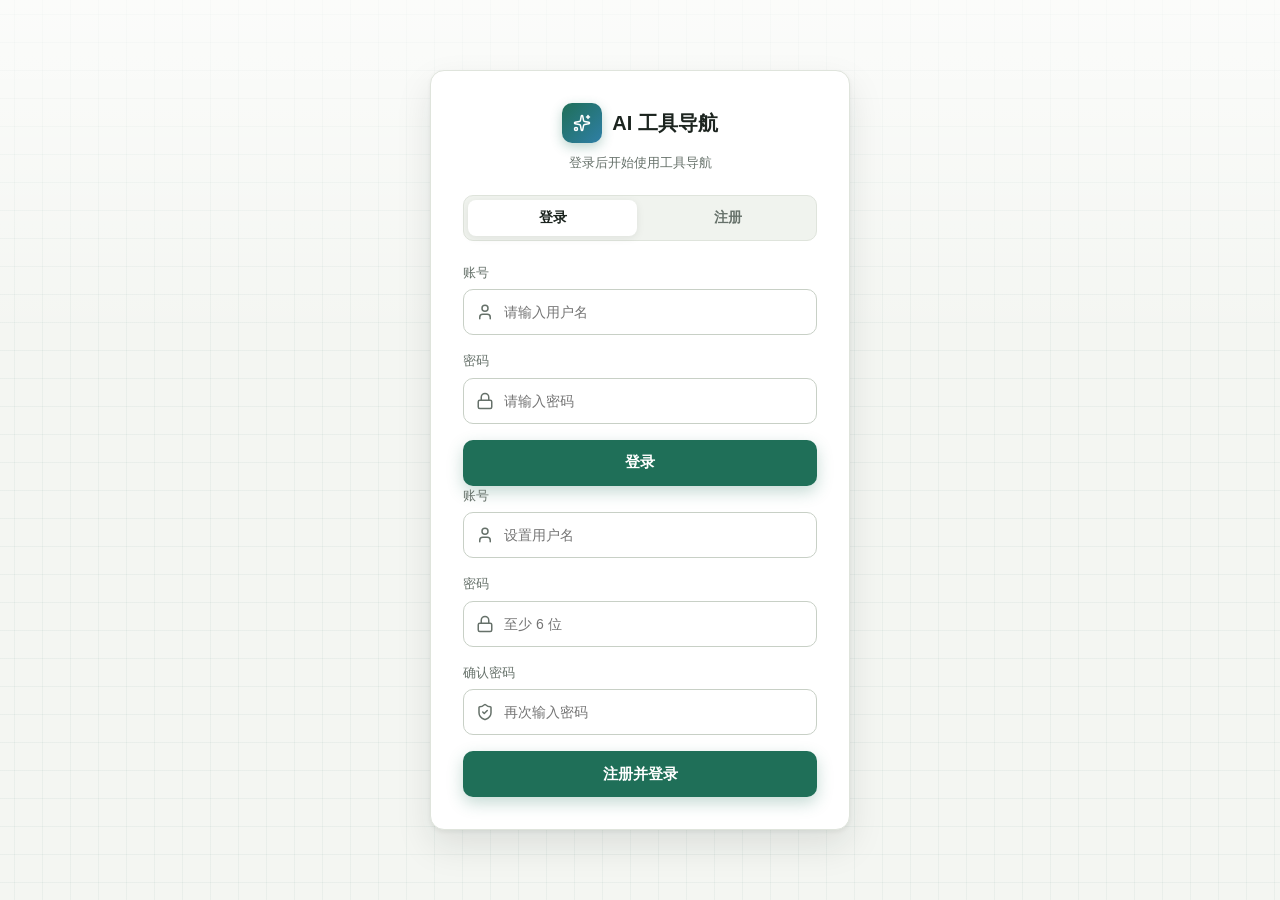
==== index.html @ 67745faf "Initial commit: AI tool navigation website" ====
<!doctype html>
<html lang="zh-CN">
<head>
  <meta charset="utf-8">
  <meta name="viewport" content="width=device-width, initial-scale=1">
  <title>AI 工具导航</title>
  <meta name="description" content="一站发现、筛选和收藏好用的 AI 工具，覆盖对话、图像、视频、编程、办公、搜索、设计与 Agent。">
  <link rel="stylesheet" href="styles.css">
</head>
<body>
  <section class="auth-view" id="authView" aria-label="登录">
    <div class="auth-card">
      <div class="auth-brand">
        <span class="brand-mark auth-brand-mark"><i data-lucide="sparkles"></i></span>
        <span class="auth-title">AI 工具导航</span>
      </div>
      <p class="auth-subtitle">登录后开始使用工具导航</p>
      <div class="auth-tabs" role="tablist">
        <button class="auth-tab active" type="button" data-auth-tab="login" role="tab" aria-selected="true">登录</button>
        <button class="auth-tab" type="button" data-auth-tab="register" role="tab" aria-selected="false">注册</button>
      </div>
      <form id="loginForm" class="auth-form" novalidate>
        <label class="auth-field">
          <span>账号</span>
          <span class="auth-input-wrap"><i data-lucide="user"></i><input id="loginUsername" type="text" autocomplete="username" placeholder="请输入用户名"></span>
        </label>
        <label class="auth-field">
          <span>密码</span>
          <span class="auth-input-wrap"><i data-lucide="lock"></i><input id="loginPassword" type="password" autocomplete="current-password" placeholder="请输入密码"></span>
        </label>
        <p class="auth-error" id="loginError" hidden></p>
        <button class="auth-submit" type="submit">登录</button>
      </form>
      <form id="registerForm" class="auth-form" novalidate hidden>
        <label class="auth-field">
          <span>账号</span>
          <span class="auth-input-wrap"><i data-lucide="user"></i><input id="registerUsername" type="text" autocomplete="username" placeholder="设置用户名"></span>
        </label>
        <label class="auth-field">
          <span>密码</span>
          <span class="auth-input-wrap"><i data-lucide="lock"></i><input id="registerPassword" type="password" autocomplete="new-password" placeholder="至少 6 位"></span>
        </label>
        <label class="auth-field">
          <span>确认密码</span>
          <span class="auth-input-wrap"><i data-lucide="shield-check"></i><input id="registerConfirm" type="password" autocomplete="new-password" placeholder="再次输入密码"></span>
        </label>
        <p class="auth-error" id="registerError" hidden></p>
        <button class="auth-submit" type="submit">注册并登录</button>
      </form>
    </div>
  </section>

  <div id="appView" hidden>
    <header class="topbar">
      <a class="brand" href="#" aria-label="AI 工具导航首页">
        <span class="brand-mark"><i data-lucide="sparkles"></i></span>
        <span class="brand-text">AI 工具导航</span>
      </a>
      <div class="topbar-actions">
        <span class="user-chip" id="userChip">
          <span class="user-avatar" id="userAvatar">A</span>
          <span class="user-name" id="userName">用户</span>
        </span>
        <button id="logoutBtn" class="icon-btn" type="button" aria-label="退出登录" title="退出登录">
          <i data-lucide="log-out"></i>
        </button>
        <button id="favoriteBtn" class="icon-btn" type="button" aria-label="查看我的收藏" title="我的收藏">
          <i data-lucide="heart"></i>
          <span class="count-badge" id="favCount" hidden>0</span>
        </button>
        <button id="themeBtn" class="icon-btn" type="button" aria-label="切换深浅色模式" title="切换主题">
          <i data-lucide="moon"></i>
        </button>
      </div>
    </header>

    <main>
    <section class="hero" aria-label="站点头部">
      <div class="hero-copy">
        <p class="eyebrow">持续更新的 AI 工具箱</p>
        <h1>发现好用的 AI 工具</h1>
        <p class="hero-sub">按场景搜索、筛选和收藏，找到最适合你的 AI 工具。</p>
      </div>
      <div class="hero-search">
        <div class="search-box">
          <i data-lucide="search" class="search-icon"></i>
          <input id="searchInput" type="search" placeholder="搜索工具、功能或标签，如「视频」「开源」" autocomplete="off">
          <button id="clearSearch" class="clear-btn" type="button" aria-label="清空搜索" title="清空" hidden>
            <i data-lucide="x"></i>
          </button>
        </div>
        <div class="quick-searches" id="quickSearches" aria-label="热门搜索">
          <span class="quick-label">热门搜索</span>
          <button type="button" data-query="视频">视频</button>
          <button type="button" data-query="开源">开源</button>
          <button type="button" data-query="写作">写作</button>
          <button type="button" data-query="国产">国产</button>
          <button type="button" data-query="数字人">数字人</button>
        </div>
      </div>
    </section>

    <section class="stats-band" aria-label="站点数据">
      <div class="stats-inner">
        <div class="stat-item">
          <strong id="statTools">0</strong>
          <span>收录工具</span>
        </div>
        <div class="stat-item">
          <strong id="statCats">0</strong>
          <span>工具分类</span>
        </div>
        <div class="stat-item">
          <strong id="statHot">0</strong>
          <span>本周热门</span>
        </div>
        <div class="stat-item">
          <strong id="statCn">0</strong>
          <span>国产工具</span>
        </div>
      </div>
    </section>

    <section class="controls" aria-label="筛选与排序">
      <div class="chip-row" id="categoryChips"></div>
      <div class="utility-row">
        <div class="filter-group" id="filterGroup">
          <button class="filter-pill active" type="button" data-filter="all">全部</button>
          <button class="filter-pill" type="button" data-filter="free">免费可用</button>
          <button class="filter-pill" type="button" data-filter="open">开源</button>
          <button class="filter-pill" type="button" data-filter="cn">国产</button>
          <button class="filter-pill" type="button" data-filter="oversea">海外</button>
          <button class="filter-pill" type="button" data-filter="favorites">我的收藏</button>
        </div>
        <div class="sort-group">
          <span class="sort-label">排序</span>
          <span class="select-wrap">
            <select id="sortSelect" aria-label="排序方式">
              <option value="recommend">综合推荐</option>
              <option value="rating">评分最高</option>
              <option value="traffic">热度最高</option>
              <option value="newest">最新收录</option>
            </select>
            <i data-lucide="chevron-down"></i>
          </span>
        </div>
      </div>
    </section>

    <section class="hot-section" id="hotSection" aria-label="热门推荐">
      <div class="section-head">
        <h2>本周热门</h2>
        <div class="section-head-right">
          <span class="section-hint">推荐关注</span>
          <div class="carousel-controls">
            <button class="carousel-btn" id="hotPrev" type="button" aria-label="上一组热门" title="上一组">
              <i data-lucide="chevron-left"></i>
            </button>
            <button class="carousel-btn" id="hotNext" type="button" aria-label="下一组热门" title="下一组">
              <i data-lucide="chevron-right"></i>
            </button>
          </div>
        </div>
      </div>
      <div class="hot-track" id="hotTrack"></div>
    </section>

    <section class="catalog-section" aria-label="全部工具">
      <div class="section-head">
        <h2 id="catalogTitle">全部工具</h2>
        <span class="section-hint" id="resultCount"></span>
      </div>
      <div class="tool-grid" id="toolGrid"></div>
      <div class="empty-state" id="emptyState" hidden>
        <span class="empty-icon"><i data-lucide="search-x"></i></span>
        <h3>没有找到匹配的工具</h3>
        <p>试试更换关键词，或切换到其他分类。</p>
        <button class="text-btn" id="resetBtn" type="button">重置筛选</button>
      </div>
    </section>
  </main>

  <footer class="footer">
    <span>AI 工具导航 · 已收录 <strong id="footerCount">0</strong> 款工具</span>
    <span class="footer-note">收录信息仅供导航参考</span>
  </footer>

  <div class="modal-backdrop" id="modalBackdrop" hidden>
    <div class="modal" role="dialog" aria-modal="true" aria-labelledby="modalName">
      <button class="modal-close icon-btn" id="modalClose" type="button" aria-label="关闭详情" title="关闭">
        <i data-lucide="x"></i>
      </button>
      <div class="modal-body" id="modalBody"></div>
    </div>
  </div>

  <div class="toast" id="toast" role="status" aria-live="polite"></div>
  <button class="back-to-top" id="backToTop" type="button" aria-label="回到顶部" title="回到顶部" hidden>
    <i data-lucide="arrow-up"></i>
  </button>
  </div>

  <script src="lucide.min.js"></script>
  <script src="data.js"></script>
  <script src="app.js"></script>
</body>
</html>
---- styles.css ----
:root {
  --bg: #f4f6f2;
  --surface: #ffffff;
  --surface-2: #f0f3ee;
  --text: #1c241f;
  --muted: #66716a;
  --border: #dfe4dc;
  --border-strong: #c8d0c6;
  --accent: #1f6f58;
  --accent-2: #2f7fa6;
  --accent-soft: #e2f0ea;
  --accent-text: #16604c;
  --shadow: 0 1px 2px rgba(20, 30, 25, 0.05), 0 10px 28px rgba(20, 30, 25, 0.07);
  --shadow-hover: 0 2px 4px rgba(20, 30, 25, 0.06), 0 16px 36px rgba(20, 30, 25, 0.1);
  --danger: #c43d4b;
  --success: #2c7a5b;
  --tag-free-bg: #e5f3ec;
  --tag-free-text: #237a58;
  --tag-open-bg: #e7f0f7;
  --tag-open-text: #2f6f9b;
  --tag-home-bg: #f7ebe4;
  --tag-home-text: #a04f2c;
  --tag-global-bg: #eceef4;
  --tag-global-text: #5c6180;
  --tag-paid-bg: #f1f0f3;
  --tag-paid-text: #6a6177;
}

html[data-theme="dark"] {
  --bg: #141916;
  --surface: #1c241f;
  --surface-2: #232c26;
  --text: #edf2ed;
  --muted: #a7b1aa;
  --border: #303a34;
  --border-strong: #46524a;
  --accent: #6cc4a4;
  --accent-2: #72a9d0;
  --accent-soft: #20382e;
  --accent-text: #8ed6b9;
  --shadow: 0 1px 2px rgba(0, 0, 0, 0.28), 0 10px 28px rgba(0, 0, 0, 0.3);
  --shadow-hover: 0 2px 4px rgba(0, 0, 0, 0.32), 0 16px 36px rgba(0, 0, 0, 0.4);
  --danger: #ef7c87;
  --success: #72c9a8;
  --tag-free-bg: #1d3229;
  --tag-free-text: #7fd3ae;
  --tag-open-bg: #20313d;
  --tag-open-text: #8bc2e5;
  --tag-home-bg: #382820;
  --tag-home-text: #e5a078;
  --tag-global-bg: #2a2c3a;
  --tag-global-text: #a8add0;
  --tag-paid-bg: #2b2830;
  --tag-paid-text: #c2b4cd;
}

* {
  box-sizing: border-box;
}

::selection {
  background: var(--accent-soft);
  color: var(--accent-text);
}

html {
  scroll-behavior: smooth;
  scrollbar-color: var(--border-strong) transparent;
}

body::-webkit-scrollbar {
  width: 10px;
}

body::-webkit-scrollbar-track {
  background: transparent;
}

body::-webkit-scrollbar-thumb {
  border: 2px solid transparent;
  border-radius: 6px;
  background: var(--border-strong);
  background-clip: padding-box;
}

body {
  margin: 0;
  font-family: -apple-system, BlinkMacSystemFont, "Segoe UI", "PingFang SC", "Hiragino Sans GB", "Microsoft YaHei", sans-serif;
  background: var(--bg);
  background-image:
    linear-gradient(180deg, rgba(255, 255, 255, 0.65), transparent 340px),
    linear-gradient(90deg, color-mix(in srgb, var(--accent) 5%, transparent) 1px, transparent 1px),
    linear-gradient(color-mix(in srgb, var(--accent) 5%, transparent) 1px, transparent 1px);
  background-size: 100% 100%, 28px 28px, 28px 28px;
  background-position: top center, 14px 14px, 14px 14px;
  background-attachment: fixed;
  color: var(--text);
  line-height: 1.5;
  -webkit-font-smoothing: antialiased;
}

html[data-theme="dark"] body {
  background-image:
    linear-gradient(180deg, rgba(255, 255, 255, 0.025), transparent 340px),
    linear-gradient(90deg, color-mix(in srgb, var(--accent) 6%, transparent) 1px, transparent 1px),
    linear-gradient(color-mix(in srgb, var(--accent) 6%, transparent) 1px, transparent 1px);
}

button,
input,
select {
  font: inherit;
  color: inherit;
}

button {
  cursor: pointer;
}

a {
  color: inherit;
  text-decoration: none;
}

button:focus-visible,
input:focus-visible,
select:focus-visible,
a:focus-visible {
  outline: 2px solid var(--accent);
  outline-offset: 2px;
}

.topbar {
  position: sticky;
  top: 0;
  z-index: 60;
  display: flex;
  align-items: center;
  justify-content: space-between;
  height: 60px;
  padding: 0 24px;
  background: color-mix(in srgb, var(--surface) 82%, transparent);
  -webkit-backdrop-filter: blur(16px) saturate(150%);
  backdrop-filter: blur(16px) saturate(150%);
  border-bottom: 1px solid var(--border);
  box-shadow: 0 8px 24px rgba(20, 30, 25, 0.04);
}

.brand {
  display: inline-flex;
  align-items: center;
  gap: 10px;
  font-weight: 700;
  font-size: 17px;
}

.brand-mark {
  display: grid;
  place-items: center;
  width: 32px;
  height: 32px;
  border-radius: 8px;
  background: linear-gradient(135deg, var(--accent), var(--accent-2));
  color: #fff;
  box-shadow: 0 4px 12px color-mix(in srgb, var(--accent) 30%, transparent);
}

.brand-mark svg {
  width: 18px;
  height: 18px;
}

.topbar-actions {
  display: flex;
  align-items: center;
  gap: 8px;
}

.icon-btn {
  position: relative;
  display: inline-grid;
  place-items: center;
  width: 36px;
  height: 36px;
  border: 1px solid var(--border);
  border-radius: 8px;
  background: var(--surface);
  box-shadow: 0 1px 2px rgba(20, 30, 25, 0.04);
  transition: border-color 0.15s ease, background 0.15s ease, transform 0.15s ease, box-shadow 0.15s ease, color 0.15s ease;
}

.icon-btn:hover {
  border-color: var(--border-strong);
  background: var(--surface);
  color: var(--accent-text);
  box-shadow: 0 4px 12px rgba(20, 30, 25, 0.08);
  transform: translateY(-1px);
}

.icon-btn:active {
  transform: translateY(1px);
}

.icon-btn svg {
  width: 18px;
  height: 18px;
}

.count-badge {
  position: absolute;
  top: -5px;
  right: -5px;
  min-width: 17px;
  height: 17px;
  padding: 0 4px;
  border-radius: 9px;
  background: var(--danger);
  color: #fff;
  font-size: 11px;
  line-height: 17px;
  text-align: center;
}

main {
  min-height: calc(100vh - 140px);
}

.hero {
  position: relative;
  max-width: 1180px;
  margin: 0 auto;
  padding: 56px 24px 30px;
  display: grid;
  grid-template-columns: 1.25fr 1fr;
  gap: 28px;
  align-items: end;
}

.eyebrow {
  margin: 0 0 8px;
  color: var(--accent-text);
  font-size: 13px;
  font-weight: 600;
}

h1 {
  margin: 0;
  font-size: 38px;
  line-height: 1.15;
  letter-spacing: 0;
}

.hero-sub {
  margin: 12px 0 0;
  max-width: 46ch;
  color: var(--muted);
  font-size: 15px;
}

.hero-search {
  display: flex;
  flex-direction: column;
  gap: 12px;
}

.search-box {
  position: relative;
  display: flex;
  align-items: center;
  height: 56px;
  background: var(--surface);
  border: 1px solid color-mix(in srgb, var(--border-strong) 80%, var(--accent));
  border-radius: 12px;
  padding: 0 12px 0 8px;
  box-shadow: var(--shadow);
  transition: border-color 0.18s ease, box-shadow 0.18s ease, transform 0.18s ease;
}

.search-box:focus-within {
  border-color: var(--accent);
  box-shadow: 0 0 0 4px color-mix(in srgb, var(--accent) 14%, transparent), 0 10px 28px rgba(20, 30, 25, 0.08);
  transform: translateY(-1px);
}

.search-icon {
  flex: none;
  width: 38px;
  height: 38px;
  padding: 9px;
  border-radius: 9px;
  background: var(--accent-soft);
  color: var(--accent-text);
  box-sizing: border-box;
}

.search-box input {
  flex: 1;
  min-width: 0;
  height: 100%;
  border: 0;
  outline: 0;
  background: transparent;
  padding: 0 10px;
  font-size: 15px;
  font-weight: 500;
}

.search-box input::placeholder {
  color: var(--muted);
}

.clear-btn {
  display: inline-grid;
  place-items: center;
  width: 30px;
  height: 30px;
  border: 0;
  border-radius: 8px;
  background: transparent;
  color: var(--muted);
}

.clear-btn:hover {
  background: var(--surface-2);
  color: var(--text);
}

.clear-btn svg {
  width: 16px;
  height: 16px;
}

.quick-searches {
  display: flex;
  align-items: center;
  flex-wrap: wrap;
  gap: 8px;
  padding: 0 4px;
}

.quick-label {
  color: var(--muted);
  font-size: 12px;
}

.quick-searches button {
  height: 28px;
  padding: 0 11px;
  border: 1px solid var(--border);
  border-radius: 7px;
  background: color-mix(in srgb, var(--surface) 78%, transparent);
  color: var(--muted);
  font-size: 12px;
  transition: border-color 0.15s ease, color 0.15s ease, background 0.15s ease, transform 0.15s ease;
}

.quick-searches button:hover {
  border-color: color-mix(in srgb, var(--accent) 45%, var(--border));
  background: var(--accent-soft);
  color: var(--accent-text);
  transform: translateY(-1px);
}

.stats-band {
  border-top: 1px solid var(--border);
  border-bottom: 1px solid var(--border);
  background: color-mix(in srgb, var(--surface) 72%, transparent);
  -webkit-backdrop-filter: blur(12px);
  backdrop-filter: blur(12px);
}

.stats-inner {
  display: grid;
  grid-template-columns: repeat(4, 1fr);
  max-width: 1180px;
  margin: 0 auto;
  padding: 18px 24px;
}

.stat-item {
  display: flex;
  align-items: baseline;
  justify-content: center;
  gap: 8px;
  padding: 0 16px;
  border-left: 1px solid var(--border);
}

.stat-item:first-child {
  border-left: 0;
}

.stat-item strong {
  font-size: 24px;
  line-height: 1;
  color: var(--accent-text);
  font-variant-numeric: tabular-nums;
}

.stat-item span {
  color: var(--muted);
  font-size: 13px;
}

.controls,
.hot-section,
.catalog-section {
  max-width: 1180px;
  margin: 0 auto;
  padding-left: 24px;
  padding-right: 24px;
}

.controls {
  padding-top: 22px;
  padding-bottom: 18px;
}

.chip-row {
  display: flex;
  flex-wrap: wrap;
  gap: 8px;
}

.chip {
  display: inline-flex;
  align-items: center;
  gap: 7px;
  height: 34px;
  padding: 0 13px;
  border: 1px solid var(--border);
  border-radius: 8px;
  background: var(--surface);
  color: var(--muted);
  font-size: 13px;
  box-shadow: 0 1px 2px rgba(20, 30, 25, 0.04);
  transition: border-color 0.15s ease, color 0.15s ease, background 0.15s ease, box-shadow 0.15s ease, transform 0.15s ease;
}

.chip:hover {
  border-color: color-mix(in srgb, var(--chip-color, var(--accent)) 48%, var(--border));
  color: var(--text);
  transform: translateY(-1px);
}

.chip.active {
  border-color: var(--chip-color, var(--accent));
  background: var(--chip-color, var(--accent));
  color: #fff;
  box-shadow: 0 6px 16px color-mix(in srgb, var(--chip-color, var(--accent)) 28%, transparent);
}

.chip-dot {
  width: 8px;
  height: 8px;
  border-radius: 50%;
  flex: none;
}

.chip.active .chip-dot {
  background: rgba(255, 255, 255, 0.85);
}

.chip-count {
  margin-left: 2px;
  color: inherit;
  font-size: 12px;
  opacity: 0.72;
}

.utility-row {
  display: flex;
  align-items: center;
  justify-content: space-between;
  gap: 14px;
  margin-top: 14px;
  flex-wrap: wrap;
}

.filter-group {
  display: flex;
  flex-wrap: wrap;
  gap: 8px;
}

.filter-pill {
  display: inline-flex;
  align-items: center;
  gap: 7px;
  height: 34px;
  padding: 0 13px;
  border: 1px solid var(--border);
  border-radius: 8px;
  background: var(--surface);
  color: var(--muted);
  font-size: 13px;
  transition: border-color 0.15s ease, color 0.15s ease, background 0.15s ease, box-shadow 0.15s ease, transform 0.15s ease;
}

.filter-pill::before {
  content: "";
  width: 6px;
  height: 6px;
  border-radius: 50%;
  background: currentColor;
  opacity: 0.35;
  transition: opacity 0.15s ease, background 0.15s ease;
}

.filter-pill:hover {
  border-color: var(--border-strong);
  color: var(--text);
  transform: translateY(-1px);
}

.filter-pill.active {
  border-color: var(--accent);
  background: var(--accent-soft);
  color: var(--accent-text);
  font-weight: 600;
  box-shadow: 0 4px 12px color-mix(in srgb, var(--accent) 14%, transparent);
}

.filter-pill.active::before {
  background: var(--accent);
  opacity: 1;
}

.sort-group {
  display: inline-flex;
  align-items: center;
  gap: 10px;
}

.sort-label {
  color: var(--muted);
  font-size: 13px;
}

.select-wrap {
  position: relative;
  display: inline-flex;
  align-items: center;
}

.sort-group select {
  appearance: none;
  height: 34px;
  padding: 0 32px 0 12px;
  border: 1px solid var(--border);
  border-radius: 8px;
  background: var(--surface);
  color: var(--text);
  font-size: 13px;
  cursor: pointer;
  transition: border-color 0.15s ease, box-shadow 0.15s ease;
}

.sort-group select:hover {
  border-color: var(--border-strong);
}

.select-wrap svg {
  position: absolute;
  right: 9px;
  width: 16px;
  height: 16px;
  color: var(--muted);
  pointer-events: none;
}

.section-head {
  display: flex;
  align-items: baseline;
  justify-content: space-between;
  gap: 16px;
  margin-bottom: 14px;
}

.section-head h2 {
  position: relative;
  margin: 0;
  font-size: 20px;
  line-height: 1.3;
  padding-left: 12px;
}

.section-head h2::before {
  content: "";
  position: absolute;
  left: 0;
  top: 50%;
  width: 4px;
  height: 18px;
  border-radius: 2px;
  background: linear-gradient(180deg, var(--accent), color-mix(in srgb, var(--accent) 36%, var(--accent-soft)));
  transform: translateY(-50%);
}

.section-hint {
  color: var(--muted);
  font-size: 13px;
}

.section-head-right {
  display: flex;
  align-items: center;
  gap: 12px;
}

.carousel-controls {
  display: flex;
  gap: 6px;
}

.carousel-btn {
  display: inline-grid;
  place-items: center;
  width: 34px;
  height: 34px;
  border: 1px solid var(--border);
  border-radius: 8px;
  background: var(--surface);
  color: var(--muted);
  box-shadow: 0 1px 2px rgba(20, 30, 25, 0.04);
  transition: border-color 0.15s ease, color 0.15s ease, background 0.15s ease, transform 0.15s ease, opacity 0.15s ease;
}

.carousel-btn:hover {
  border-color: var(--border-strong);
  color: var(--accent-text);
  background: var(--surface-2);
  transform: translateY(-1px);
}

.carousel-btn:disabled {
  opacity: 0.38;
  cursor: default;
  transform: none;
}

.carousel-btn svg {
  width: 17px;
  height: 17px;
}

.hot-track {
  display: grid;
  grid-auto-flow: column;
  grid-auto-columns: 250px;
  gap: 10px;
  overflow-x: auto;
  padding: 2px 2px 10px;
  scroll-snap-type: x mandatory;
  scrollbar-width: none;
  -ms-overflow-style: none;
}

.hot-track::-webkit-scrollbar {
  display: none;
}

.hot-card {
  scroll-snap-align: start;
  --hot-color: var(--accent);
  display: flex;
  align-items: center;
  gap: 10px;
  padding: 12px;
  border: 1px solid color-mix(in srgb, var(--hot-color) 26%, var(--border));
  border-radius: 8px;
  background:
    linear-gradient(135deg, color-mix(in srgb, var(--hot-color) 10%, var(--surface)), var(--surface) 62%);
  box-shadow: 0 1px 2px rgba(20, 30, 25, 0.04);
  transition: border-color 0.15s ease, box-shadow 0.15s ease, transform 0.15s ease;
}

.hot-card:hover {
  border-color: color-mix(in srgb, var(--hot-color) 55%, var(--border));
  box-shadow: 0 12px 26px color-mix(in srgb, var(--hot-color) 18%, transparent), var(--shadow-hover);
  transform: translateY(-2px);
}

.hot-avatar {
  flex: none;
  width: 38px;
  height: 38px;
  border-radius: 8px;
  display: grid;
  place-items: center;
  color: #fff;
  font-size: 17px;
  font-weight: 700;
  box-shadow: 0 4px 10px color-mix(in srgb, var(--hot-color) 30%, transparent);
}

.hot-info {
  min-width: 0;
  flex: 1;
}

.hot-info strong {
  display: block;
  overflow: hidden;
  text-overflow: ellipsis;
  white-space: nowrap;
  font-size: 14px;
}

.hot-info span {
  display: block;
  color: var(--muted);
  font-size: 12px;
}

.hot-card .arrow {
  flex: none;
  width: 16px;
  height: 16px;
  color: var(--muted);
}

.hot-section {
  padding-top: 6px;
  padding-bottom: 28px;
}

.catalog-section {
  padding-bottom: 40px;
}

.tool-grid {
  display: grid;
  grid-template-columns: repeat(auto-fill, minmax(270px, 1fr));
  gap: 14px;
}

.tool-card {
  --card-color: var(--accent);
  display: flex;
  flex-direction: column;
  cursor: pointer;
  min-height: 238px;
  padding: 16px;
  border: 1px solid var(--border);
  border-top: 3px solid color-mix(in srgb, var(--card-color) 68%, var(--border));
  border-radius: 8px;
  background:
    linear-gradient(180deg, color-mix(in srgb, var(--card-color) 5%, var(--surface)), var(--surface) 130px);
  box-shadow: 0 1px 2px rgba(20, 30, 25, 0.04);
  animation: cardIn 0.24s ease both;
  animation-delay: calc(var(--card-index, 0) * 14ms);
  transition: border-color 0.18s ease, box-shadow 0.18s ease, transform 0.18s ease;
}

.tool-card:hover {
  border-color: color-mix(in srgb, var(--card-color) 32%, var(--border));
  border-top-color: var(--card-color);
  box-shadow: 0 2px 6px rgba(20, 30, 25, 0.06), 0 18px 38px color-mix(in srgb, var(--card-color) 15%, transparent);
  transform: translateY(-2px);
}

.card-top {
  display: flex;
  align-items: flex-start;
  gap: 12px;
}

.card-top .hot-flag {
  flex: none;
  margin-left: auto;
}

.avatar {
  --avatar-color: var(--accent);
  flex: none;
  width: 46px;
  height: 46px;
  border-radius: 8px;
  display: grid;
  place-items: center;
  color: #fff;
  font-size: 20px;
  font-weight: 700;
  box-shadow: 0 5px 12px color-mix(in srgb, var(--avatar-color) 28%, transparent), inset 0 0 0 1px rgba(255, 255, 255, 0.16);
}

.card-title-wrap {
  min-width: 0;
  flex: 1;
}

.card-title {
  display: flex;
  align-items: flex-start;
  gap: 6px;
  min-width: 0;
  margin: 0;
  font-size: 16px;
  line-height: 1.3;
}

.card-title-name {
  min-width: 0;
  overflow-wrap: anywhere;
  word-break: break-word;
  white-space: normal;
}

.hot-flag {
  flex: none;
  padding: 2px 6px;
  border-radius: 5px;
  background: linear-gradient(135deg, var(--danger), color-mix(in srgb, var(--danger) 62%, var(--accent-2)));
  color: #fff;
  font-size: 11px;
  font-weight: 600;
  line-height: 1.4;
  box-shadow: 0 2px 6px color-mix(in srgb, var(--danger) 30%, transparent);
}

.card-category {
  margin-top: 3px;
  color: var(--muted);
  font-size: 12px;
}

.card-actions {
  display: flex;
  gap: 6px;
  flex: none;
}

.card-actions-bottom {
  align-items: center;
  margin-left: auto;
}

.card-actions .icon-btn {
  width: 32px;
  height: 32px;
}

.card-actions .icon-btn svg {
  width: 16px;
  height: 16px;
}

.icon-btn.is-active {
  border-color: color-mix(in srgb, var(--danger) 45%, var(--border));
  background: color-mix(in srgb, var(--danger) 12%, var(--surface));
  color: var(--danger);
}

.icon-btn.is-active svg {
  fill: currentColor;
}

.card-desc {
  margin: 14px 0 0;
  min-height: 44px;
  color: var(--muted);
  font-size: 14px;
  line-height: 1.6;
  display: -webkit-box;
  -webkit-line-clamp: 2;
  -webkit-box-orient: vertical;
  overflow: hidden;
}

.card-tags {
  display: flex;
  flex-wrap: wrap;
  gap: 6px;
  margin-top: 12px;
}

.tag {
  display: inline-flex;
  align-items: center;
  height: 24px;
  padding: 0 8px;
  border-radius: 6px;
  background: var(--surface-2);
  color: var(--muted);
  font-size: 12px;
  white-space: nowrap;
}

.tag.accent {
  background: var(--accent-soft);
  color: var(--accent-text);
  font-weight: 600;
}

.tag.free {
  background: var(--tag-free-bg);
  color: var(--tag-free-text);
  font-weight: 600;
}

.tag.open {
  background: var(--tag-open-bg);
  color: var(--tag-open-text);
  font-weight: 600;
}

.tag.home {
  background: var(--tag-home-bg);
  color: var(--tag-home-text);
  font-weight: 600;
}

.tag.global {
  background: var(--tag-global-bg);
  color: var(--tag-global-text);
  font-weight: 600;
}

.tag.paid {
  background: var(--tag-paid-bg);
  color: var(--tag-paid-text);
  font-weight: 600;
}

.card-footer {
  display: flex;
  align-items: center;
  gap: 12px;
  margin-top: auto;
  padding-top: 14px;
  border-top: 1px solid color-mix(in srgb, var(--card-color) 16%, var(--border));
}

.card-meta {
  display: flex;
  align-items: center;
  gap: 12px;
  color: var(--muted);
  font-size: 12px;
}

.meta-item {
  display: inline-flex;
  align-items: center;
  gap: 4px;
}

.meta-item svg {
  width: 14px;
  height: 14px;
  color: color-mix(in srgb, var(--card-color) 72%, var(--muted));
}

.card-footer .icon-btn {
  width: 32px;
  height: 32px;
}

.card-footer .icon-btn svg {
  width: 16px;
  height: 16px;
}

.empty-state {
  padding: 56px 20px;
  text-align: center;
  border: 1px dashed var(--border-strong);
  border-radius: 8px;
  background: var(--surface);
}

.empty-icon {
  display: inline-grid;
  place-items: center;
  width: 48px;
  height: 48px;
  border-radius: 8px;
  background: var(--surface-2);
  color: var(--muted);
}

.empty-icon svg {
  width: 24px;
  height: 24px;
}

.empty-state h3 {
  margin: 16px 0 4px;
  font-size: 17px;
}

.empty-state p {
  margin: 0 0 16px;
  color: var(--muted);
  font-size: 14px;
}

.text-btn {
  height: 36px;
  padding: 0 14px;
  border: 1px solid var(--border-strong);
  border-radius: 8px;
  background: var(--surface);
  color: var(--text);
  font-size: 13px;
}

.text-btn:hover {
  border-color: var(--accent);
  color: var(--accent-text);
}

.footer {
  display: flex;
  align-items: center;
  justify-content: space-between;
  gap: 12px;
  max-width: 1180px;
  margin: 0 auto;
  padding: 26px 24px 34px;
  border-top: 1px solid var(--border);
  color: var(--muted);
  font-size: 13px;
  flex-wrap: wrap;
}

.footer-note {
  color: var(--muted);
}

.modal-backdrop {
  position: fixed;
  inset: 0;
  z-index: 100;
  display: grid;
  place-items: center;
  padding: 24px;
  background: rgba(10, 16, 12, 0.55);
  animation: fadeIn 0.16s ease;
}

.modal-backdrop[hidden] {
  display: none;
}

.modal {
  --modal-color: var(--accent);
  position: relative;
  width: min(720px, 100%);
  max-height: 86vh;
  overflow-y: auto;
  padding: 30px 30px 26px;
  border: 1px solid var(--border);
  border-radius: 14px;
  background:
    linear-gradient(180deg, color-mix(in srgb, var(--modal-color) 6%, var(--surface)), var(--surface) 170px);
  box-shadow: 0 24px 64px rgba(10, 16, 12, 0.22);
  animation: slideUp 0.22s ease;
}

.modal::before {
  content: "";
  position: absolute;
  top: 0;
  left: 0;
  right: 0;
  height: 4px;
  border-radius: 14px 14px 0 0;
  background: linear-gradient(90deg, var(--modal-color), color-mix(in srgb, var(--modal-color) 30%, transparent));
}

.modal-close {
  position: absolute;
  top: 14px;
  right: 14px;
}

.modal-body {
  padding-right: 8px;
}

.modal-head {
  display: flex;
  align-items: flex-start;
  gap: 14px;
  padding-right: 40px;
}

.modal-head .avatar {
  width: 56px;
  height: 56px;
  font-size: 24px;
}

.modal-head h2 {
  margin: 0;
  font-size: 24px;
  line-height: 1.25;
}

.modal-head .sub {
  margin-top: 4px;
  color: var(--muted);
  font-size: 13px;
}

.modal-desc {
  margin: 20px 0 0;
  color: var(--text);
  font-size: 15px;
  line-height: 1.7;
}

.modal-section {
  margin-top: 22px;
}

.modal-section h3 {
  margin: 0 0 10px;
  font-size: 15px;
}

.feature-list {
  display: grid;
  grid-template-columns: repeat(auto-fill, minmax(150px, 1fr));
  gap: 8px;
  margin: 0;
  padding: 0;
  list-style: none;
}

.feature-list li {
  display: flex;
  align-items: center;
  gap: 7px;
  min-height: 34px;
  padding: 0 10px;
  border: 1px solid var(--border);
  border-radius: 8px;
  background: color-mix(in srgb, var(--surface) 86%, var(--surface-2));
  color: var(--text);
  font-size: 13px;
}

.feature-list li svg {
  width: 15px;
  height: 15px;
  padding: 2px;
  border-radius: 50%;
  background: var(--accent-soft);
  color: var(--accent-text);
  box-sizing: border-box;
  flex: none;
}

.modal-meta {
  display: grid;
  grid-template-columns: repeat(3, 1fr);
  gap: 10px;
}

.meta-box {
  padding: 12px;
  border: 1px solid var(--border);
  border-radius: 8px;
  background: color-mix(in srgb, var(--surface) 86%, var(--surface-2));
}

.meta-box span {
  display: block;
  color: var(--muted);
  font-size: 12px;
}

.meta-box strong {
  display: block;
  margin-top: 2px;
  font-size: 15px;
}

.modal-tags {
  display: flex;
  flex-wrap: wrap;
  gap: 6px;
}

.modal-actions {
  display: flex;
  align-items: center;
  gap: 10px;
  margin-top: 24px;
  padding-top: 20px;
  border-top: 1px solid var(--border);
  flex-wrap: wrap;
}

.primary-btn {
  display: inline-flex;
  align-items: center;
  justify-content: center;
  gap: 8px;
  height: 40px;
  padding: 0 18px;
  border: 1px solid var(--accent);
  border-radius: 8px;
  background: var(--accent);
  color: #fff;
  font-size: 14px;
  font-weight: 600;
  box-shadow: 0 6px 16px color-mix(in srgb, var(--accent) 26%, transparent);
  transition: filter 0.15s ease, transform 0.15s ease, box-shadow 0.15s ease;
}

.primary-btn:hover {
  filter: brightness(1.07);
  box-shadow: 0 8px 20px color-mix(in srgb, var(--accent) 34%, transparent);
  transform: translateY(-1px);
}

.primary-btn:active {
  transform: translateY(1px);
}

.primary-btn svg {
  width: 17px;
  height: 17px;
}

.related-head {
  margin: 26px 0 10px;
  font-size: 15px;
}

.related-grid {
  display: grid;
  grid-template-columns: repeat(auto-fill, minmax(180px, 1fr));
  gap: 10px;
}

.related-item {
  display: flex;
  align-items: center;
  gap: 10px;
  padding: 10px;
  border: 1px solid var(--border);
  border-radius: 8px;
  background: color-mix(in srgb, var(--surface) 88%, var(--surface-2));
  transition: border-color 0.15s ease, transform 0.15s ease, box-shadow 0.15s ease;
}

.related-item:hover {
  border-color: color-mix(in srgb, var(--accent) 40%, var(--border));
  box-shadow: 0 6px 16px rgba(20, 30, 25, 0.08);
  transform: translateY(-1px);
}

.related-item .hot-avatar {
  width: 34px;
  height: 34px;
  font-size: 15px;
}

.related-item span {
  min-width: 0;
  overflow: hidden;
  text-overflow: ellipsis;
  white-space: nowrap;
  font-size: 13px;
  font-weight: 600;
}

.toast {
  position: fixed;
  left: 50%;
  bottom: 28px;
  z-index: 120;
  max-width: min(360px, calc(100vw - 32px));
  padding: 11px 16px;
  border: 1px solid var(--border);
  border-radius: 8px;
  background: var(--surface);
  box-shadow: var(--shadow-hover);
  color: var(--text);
  font-size: 14px;
  opacity: 0;
  transform: translate(-50%, 12px);
  pointer-events: none;
  transition: opacity 0.2s ease, transform 0.2s ease;
}

.toast.show {
  opacity: 1;
  transform: translate(-50%, 0);
}

.back-to-top {
  position: fixed;
  right: 24px;
  bottom: 28px;
  z-index: 80;
  display: grid;
  place-items: center;
  width: 44px;
  height: 44px;
  border: 1px solid var(--border);
  border-radius: 10px;
  background: var(--surface);
  color: var(--accent-text);
  box-shadow: var(--shadow-hover);
  transition: transform 0.15s ease, box-shadow 0.15s ease, border-color 0.15s ease;
}

.back-to-top[hidden] {
  display: none;
}

.back-to-top:hover {
  border-color: var(--accent);
  box-shadow: 0 12px 28px color-mix(in srgb, var(--accent) 22%, transparent);
  transform: translateY(-2px);
}

.back-to-top svg {
  width: 20px;
  height: 20px;
}

.auth-view {
  min-height: 100vh;
  display: grid;
  place-items: center;
  padding: 24px;
}

.auth-view[hidden] {
  display: none;
}

.auth-card {
  width: min(420px, 100%);
  padding: 32px;
  border: 1px solid var(--border);
  border-radius: 14px;
  background: var(--surface);
  box-shadow: var(--shadow-hover);
  animation: slideUp 0.24s ease;
}

.auth-brand {
  display: flex;
  align-items: center;
  justify-content: center;
  gap: 10px;
}

.auth-brand-mark {
  width: 40px;
  height: 40px;
  border-radius: 10px;
}

.auth-title {
  font-size: 20px;
  font-weight: 700;
}

.auth-subtitle {
  margin: 10px 0 22px;
  color: var(--muted);
  font-size: 13px;
  text-align: center;
}

.auth-tabs {
  display: grid;
  grid-template-columns: 1fr 1fr;
  gap: 6px;
  margin-bottom: 22px;
  padding: 4px;
  border: 1px solid var(--border);
  border-radius: 10px;
  background: var(--surface-2);
}

.auth-tab {
  height: 36px;
  border: 0;
  border-radius: 8px;
  background: transparent;
  color: var(--muted);
  font-size: 14px;
  font-weight: 600;
  transition: background 0.15s ease, color 0.15s ease, box-shadow 0.15s ease;
}

.auth-tab:hover {
  color: var(--text);
}

.auth-tab.active {
  background: var(--surface);
  color: var(--text);
  box-shadow: 0 2px 8px rgba(20, 30, 25, 0.08);
}

.auth-form {
  display: flex;
  flex-direction: column;
  gap: 16px;
}

.auth-field {
  display: flex;
  flex-direction: column;
  gap: 7px;
  color: var(--muted);
  font-size: 13px;
}

.auth-input-wrap {
  display: flex;
  align-items: center;
  gap: 8px;
  height: 46px;
  padding: 0 12px;
  border: 1px solid var(--border-strong);
  border-radius: 10px;
  background: var(--surface);
  transition: border-color 0.15s ease, box-shadow 0.15s ease;
}

.auth-input-wrap:focus-within {
  border-color: var(--accent);
  box-shadow: 0 0 0 3px color-mix(in srgb, var(--accent) 14%, transparent);
}

.auth-input-wrap svg {
  flex: none;
  width: 18px;
  height: 18px;
  color: var(--muted);
}

.auth-input-wrap input {
  flex: 1;
  min-width: 0;
  height: 100%;
  border: 0;
  outline: 0;
  background: transparent;
  font-size: 14px;
}

.auth-submit {
  height: 46px;
  border: 0;
  border-radius: 10px;
  background: var(--accent);
  color: #fff;
  font-size: 15px;
  font-weight: 600;
  box-shadow: 0 6px 16px color-mix(in srgb, var(--accent) 26%, transparent);
  transition: filter 0.15s ease, transform 0.15s ease, box-shadow 0.15s ease;
}

.auth-submit:hover {
  filter: brightness(1.06);
  box-shadow: 0 8px 20px color-mix(in srgb, var(--accent) 34%, transparent);
  transform: translateY(-1px);
}

.auth-error {
  margin: 0;
  padding: 9px 11px;
  border-radius: 8px;
  background: color-mix(in srgb, var(--danger) 10%, var(--surface));
  color: var(--danger);
  font-size: 13px;
}

.user-chip {
  display: inline-flex;
  align-items: center;
  gap: 7px;
  height: 34px;
  padding: 0 10px 0 4px;
  border: 1px solid var(--border);
  border-radius: 9px;
  background: var(--surface);
}

.user-avatar {
  display: grid;
  place-items: center;
  width: 26px;
  height: 26px;
  border-radius: 7px;
  background: linear-gradient(135deg, var(--accent), var(--accent-2));
  color: #fff;
  font-size: 13px;
  font-weight: 700;
}

.user-name {
  max-width: 120px;
  overflow: hidden;
  text-overflow: ellipsis;
  white-space: nowrap;
  font-size: 13px;
  font-weight: 600;
}

@keyframes fadeIn {
  from {
    opacity: 0;
  }
  to {
    opacity: 1;
  }
}

@keyframes slideUp {
  from {
    opacity: 0;
    transform: translateY(12px);
  }
  to {
    opacity: 1;
    transform: translateY(0);
  }
}

@keyframes cardIn {
  from {
    opacity: 0;
    transform: translateY(6px);
  }
  to {
    opacity: 1;
    transform: translateY(0);
  }
}

@media (max-width: 820px) {
  .hero {
    grid-template-columns: 1fr;
    gap: 20px;
    padding-top: 34px;
  }

  .stats-inner {
    grid-template-columns: repeat(2, 1fr);
    gap: 14px 0;
  }

  .stat-item:nth-child(3) {
    border-left: 0;
  }

  h1 {
    font-size: 31px;
  }

  .modal-meta {
    grid-template-columns: 1fr 1fr;
  }
}

@media (max-width: 560px) {
  .topbar {
    padding: 0 16px;
  }

  .user-name {
    display: none;
  }

  .auth-card {
    padding: 26px 20px;
  }

  .hero,
  .controls,
  .hot-section,
  .catalog-section,
  .footer {
    padding-left: 16px;
    padding-right: 16px;
  }

  .tool-grid {
    grid-template-columns: 1fr;
  }

  .hot-track {
    grid-auto-columns: 220px;
  }

  .section-head {
    align-items: flex-start;
    flex-direction: column;
    gap: 2px;
  }

  .modal {
    padding: 22px 18px;
  }

  .modal-meta {
    grid-template-columns: 1fr;
  }

  .feature-list {
    grid-template-columns: 1fr;
  }
}

@media (max-width: 400px) {
  .search-box input {
    font-size: 14px;
  }

  .quick-searches {
    gap: 6px;
  }
}

@media (prefers-reduced-motion: reduce) {
  *,
  *::before,
  *::after {
    animation-duration: 0.01ms !important;
    animation-delay: 0ms !important;
    transition-duration: 0.01ms !important;
  }

  html {
    scroll-behavior: auto;
  }
}
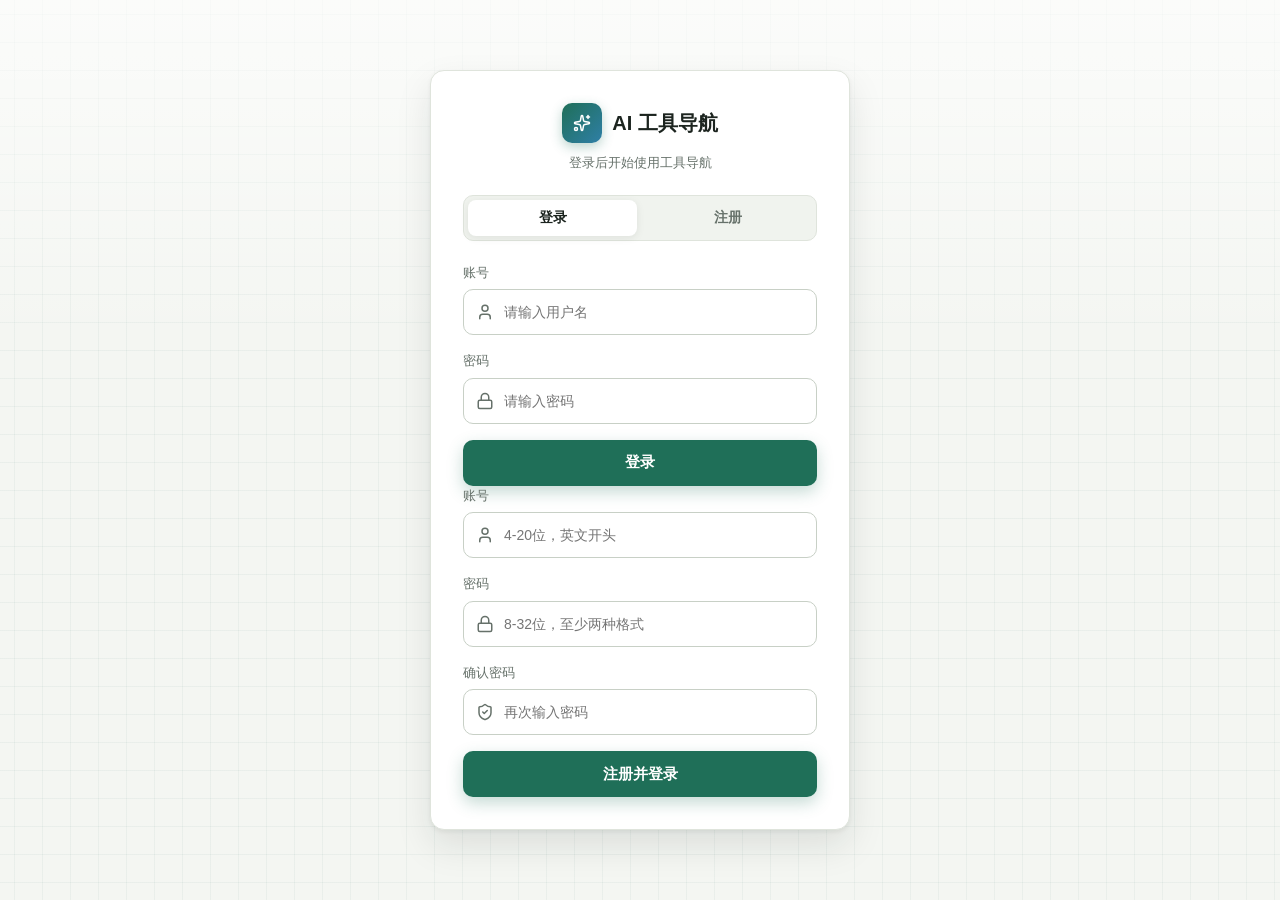
==== commit 1bae527b: "Update website and add admin dashboard" ====
--- a/index.html
+++ b/index.html
@@ -34,15 +34,15 @@
       <form id="registerForm" class="auth-form" novalidate hidden>
         <label class="auth-field">
           <span>账号</span>
-          <span class="auth-input-wrap"><i data-lucide="user"></i><input id="registerUsername" type="text" autocomplete="username" placeholder="设置用户名"></span>
+          <span class="auth-input-wrap"><i data-lucide="user"></i><input id="registerUsername" type="text" autocomplete="username" maxlength="20" placeholder="4-20位，英文开头"></span>
         </label>
         <label class="auth-field">
           <span>密码</span>
-          <span class="auth-input-wrap"><i data-lucide="lock"></i><input id="registerPassword" type="password" autocomplete="new-password" placeholder="至少 6 位"></span>
+          <span class="auth-input-wrap"><i data-lucide="lock"></i><input id="registerPassword" type="password" autocomplete="new-password" maxlength="32" placeholder="8-32位，至少两种格式"></span>
         </label>
         <label class="auth-field">
           <span>确认密码</span>
-          <span class="auth-input-wrap"><i data-lucide="shield-check"></i><input id="registerConfirm" type="password" autocomplete="new-password" placeholder="再次输入密码"></span>
+          <span class="auth-input-wrap"><i data-lucide="shield-check"></i><input id="registerConfirm" type="password" autocomplete="new-password" maxlength="32" placeholder="再次输入密码"></span>
         </label>
         <p class="auth-error" id="registerError" hidden></p>
         <button class="auth-submit" type="submit">注册并登录</button>
@@ -61,6 +61,9 @@
           <span class="user-avatar" id="userAvatar">A</span>
           <span class="user-name" id="userName">用户</span>
         </span>
+        <a id="adminLink" class="icon-btn" href="/admin.html" aria-label="后台管理" title="后台管理" hidden>
+          <i data-lucide="settings"></i>
+        </a>
         <button id="logoutBtn" class="icon-btn" type="button" aria-label="退出登录" title="退出登录">
           <i data-lucide="log-out"></i>
         </button>
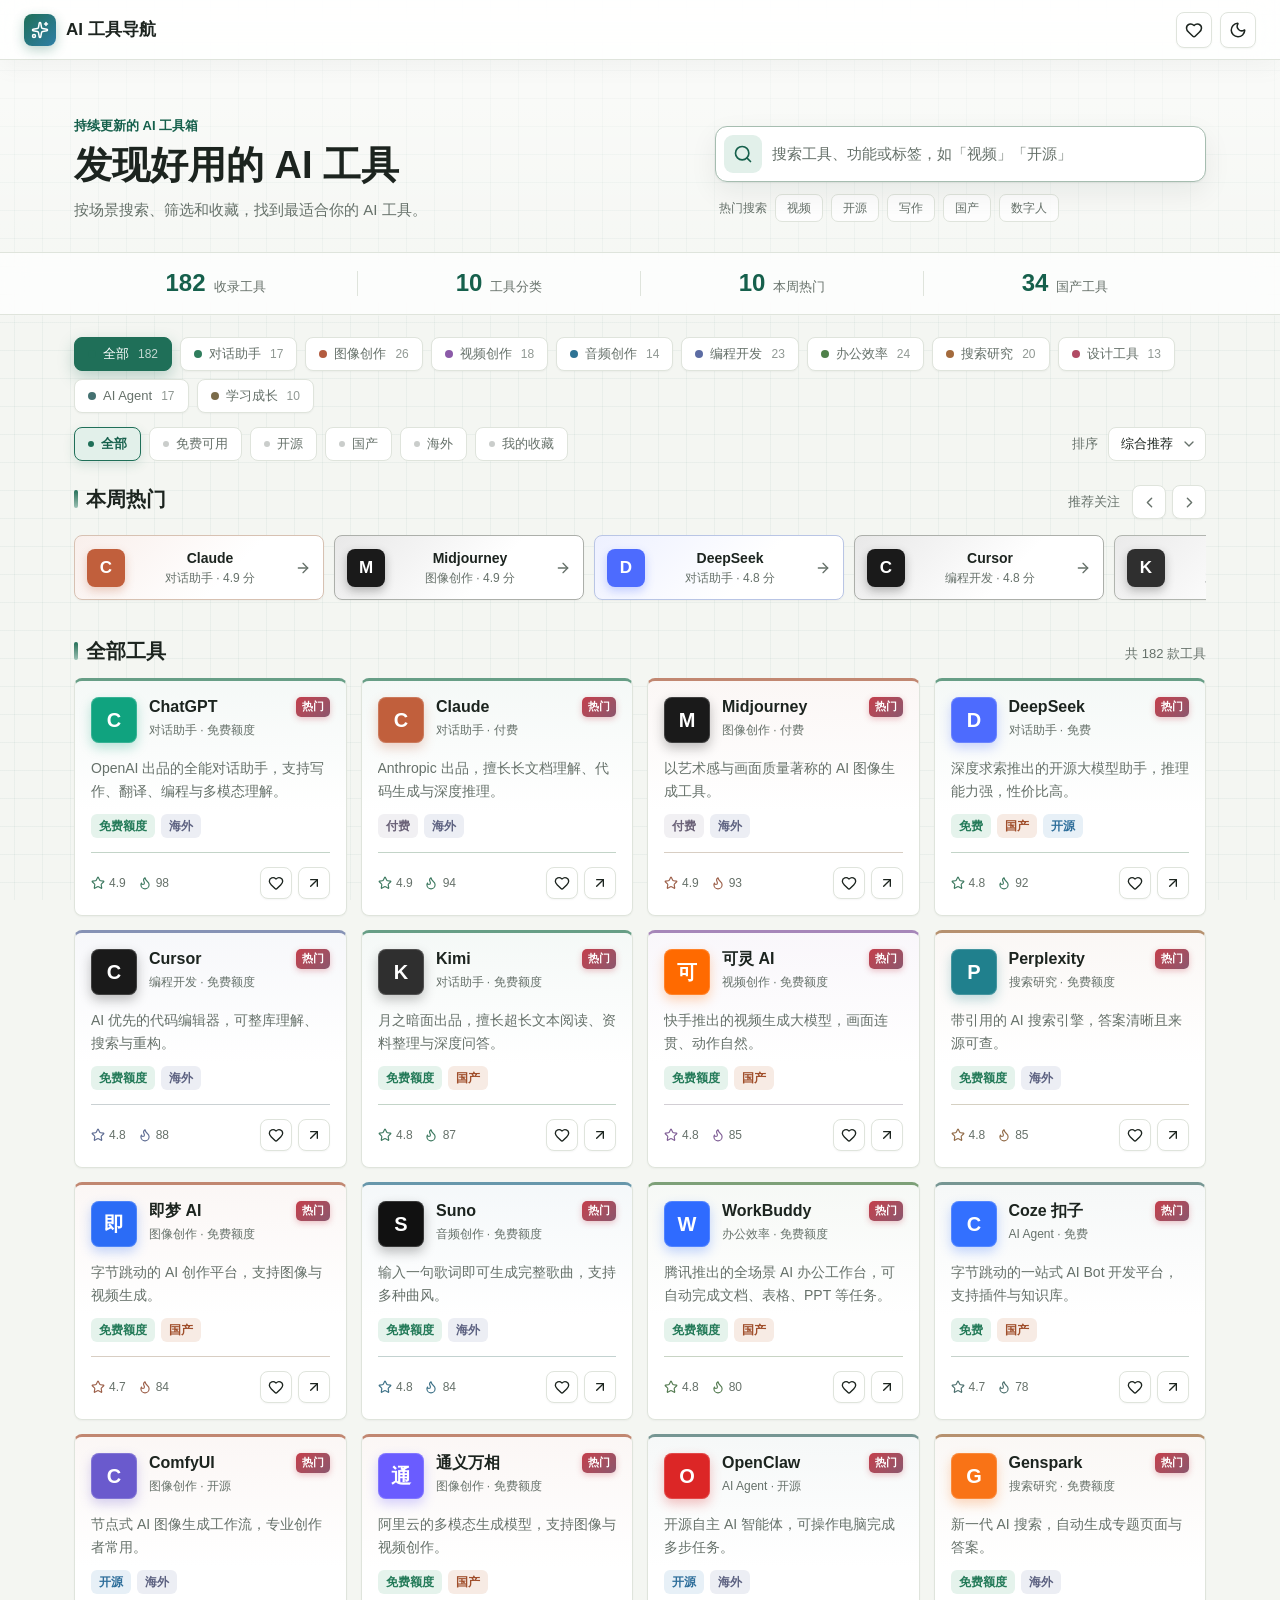
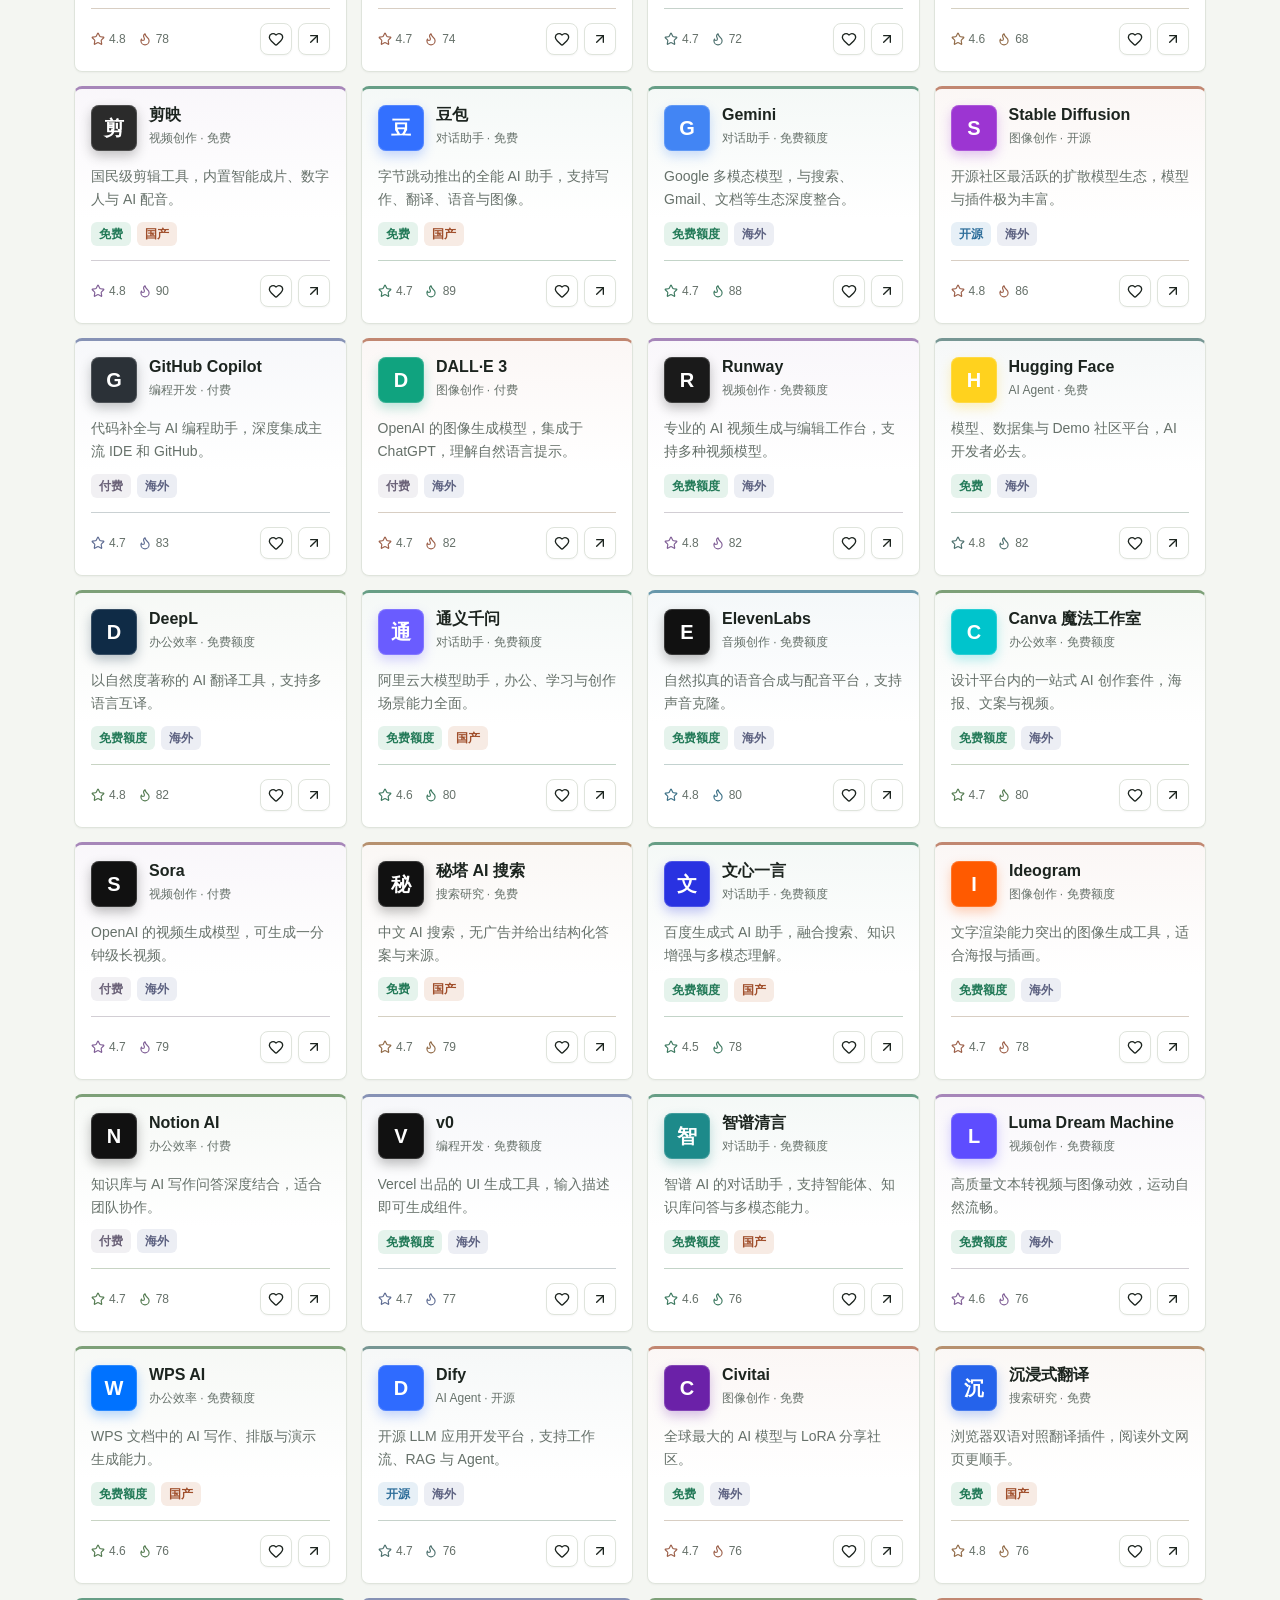
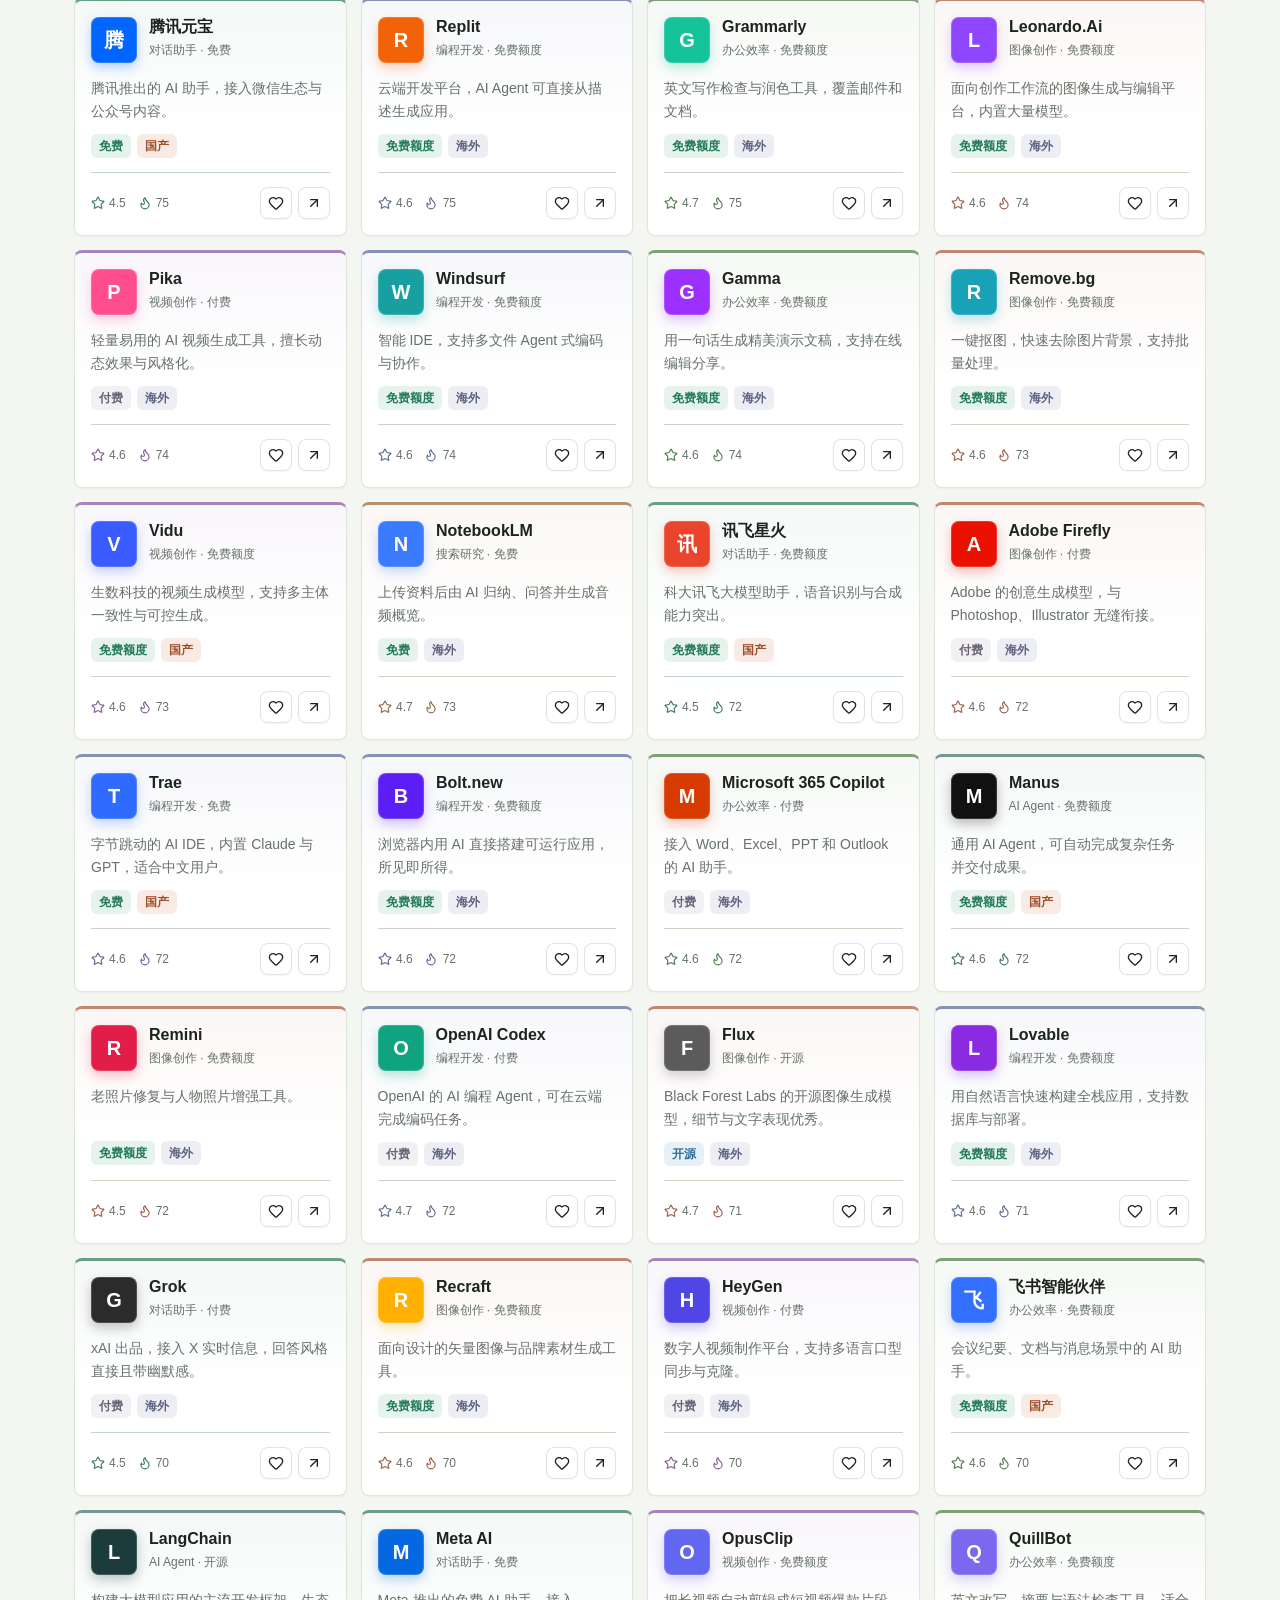
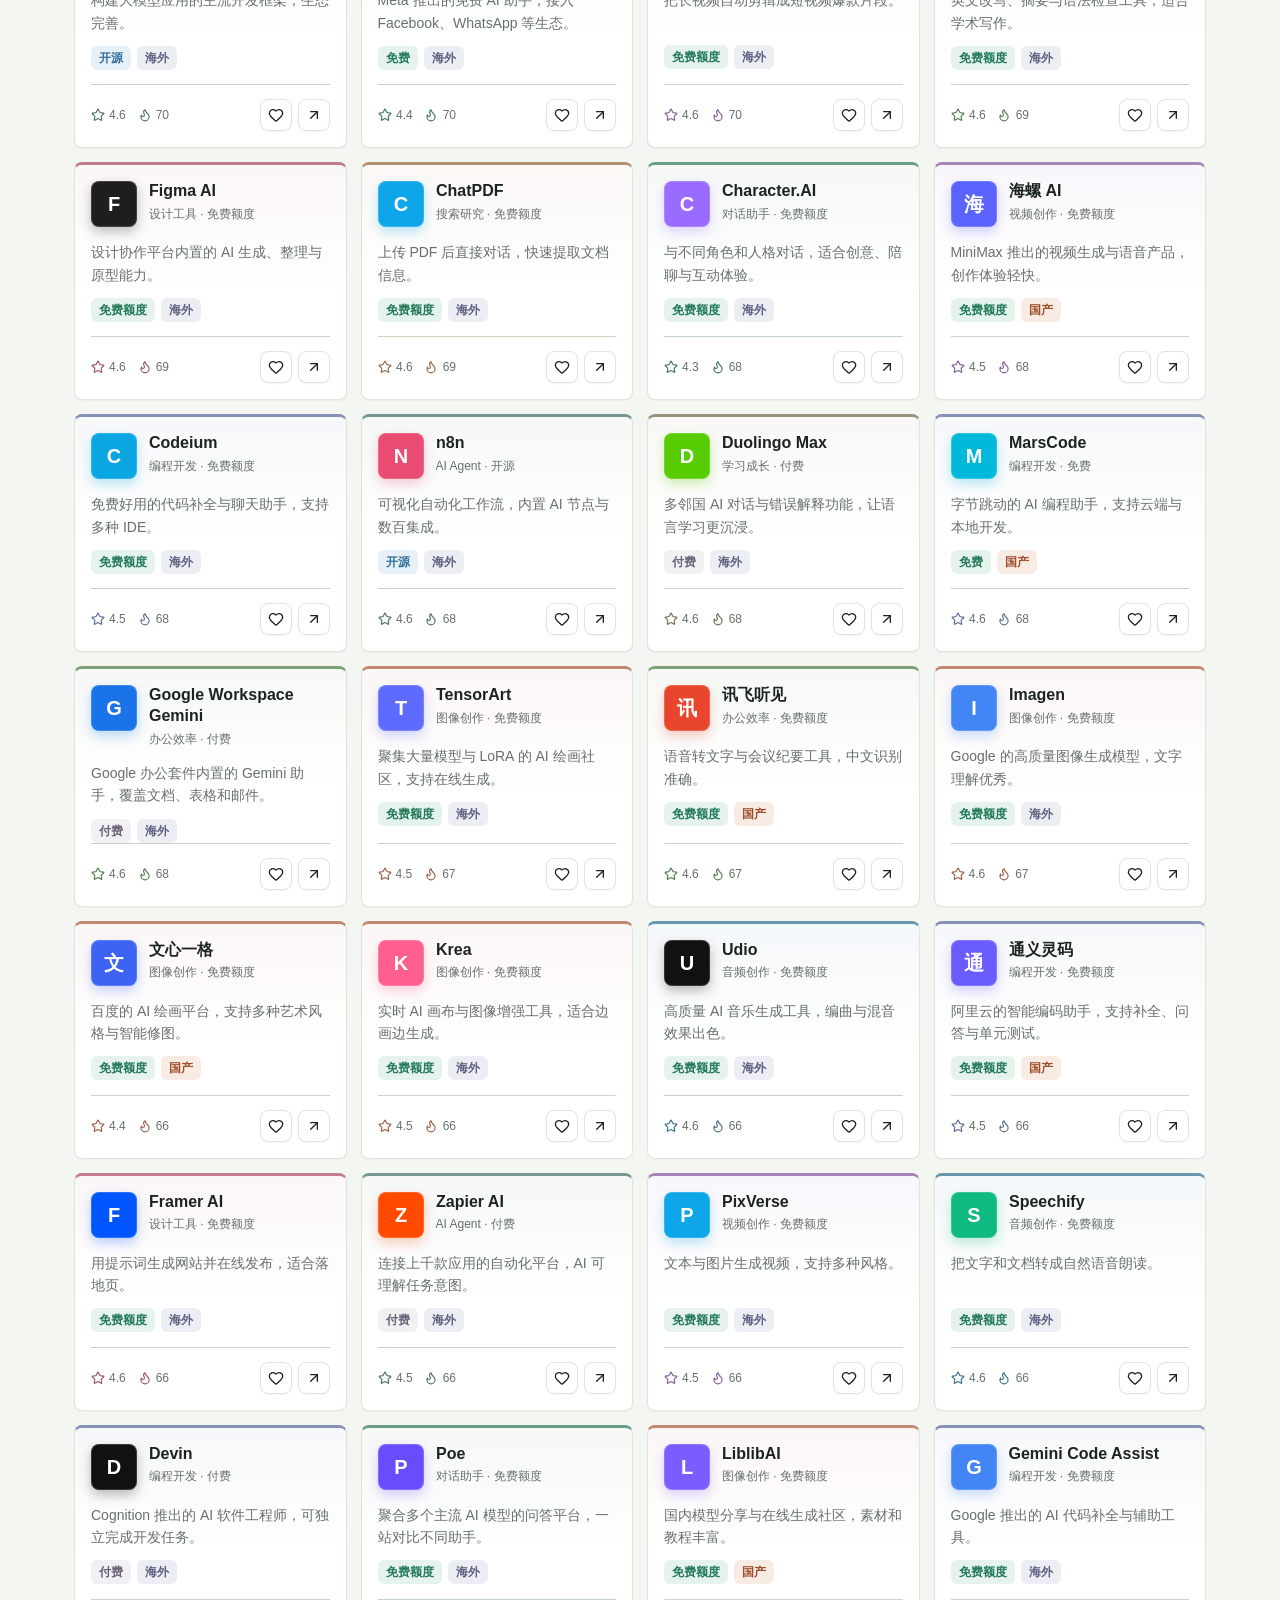
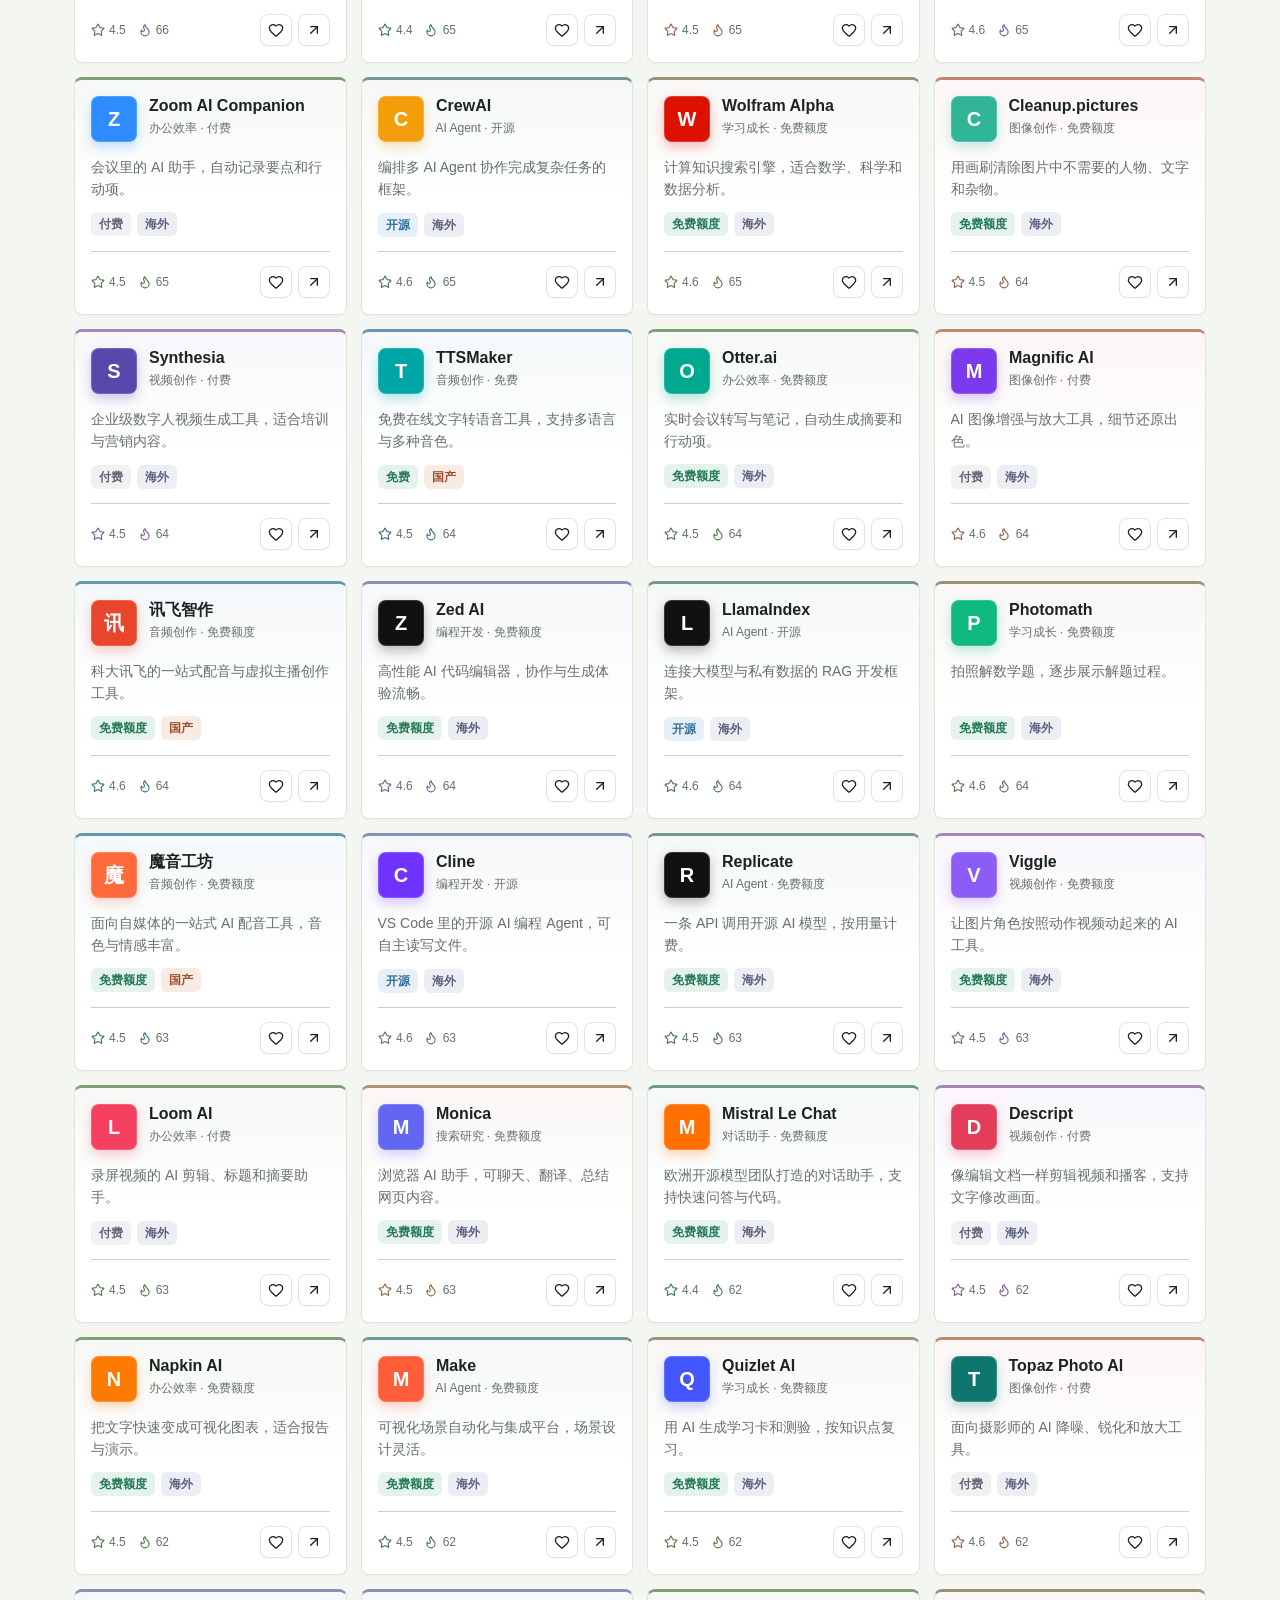
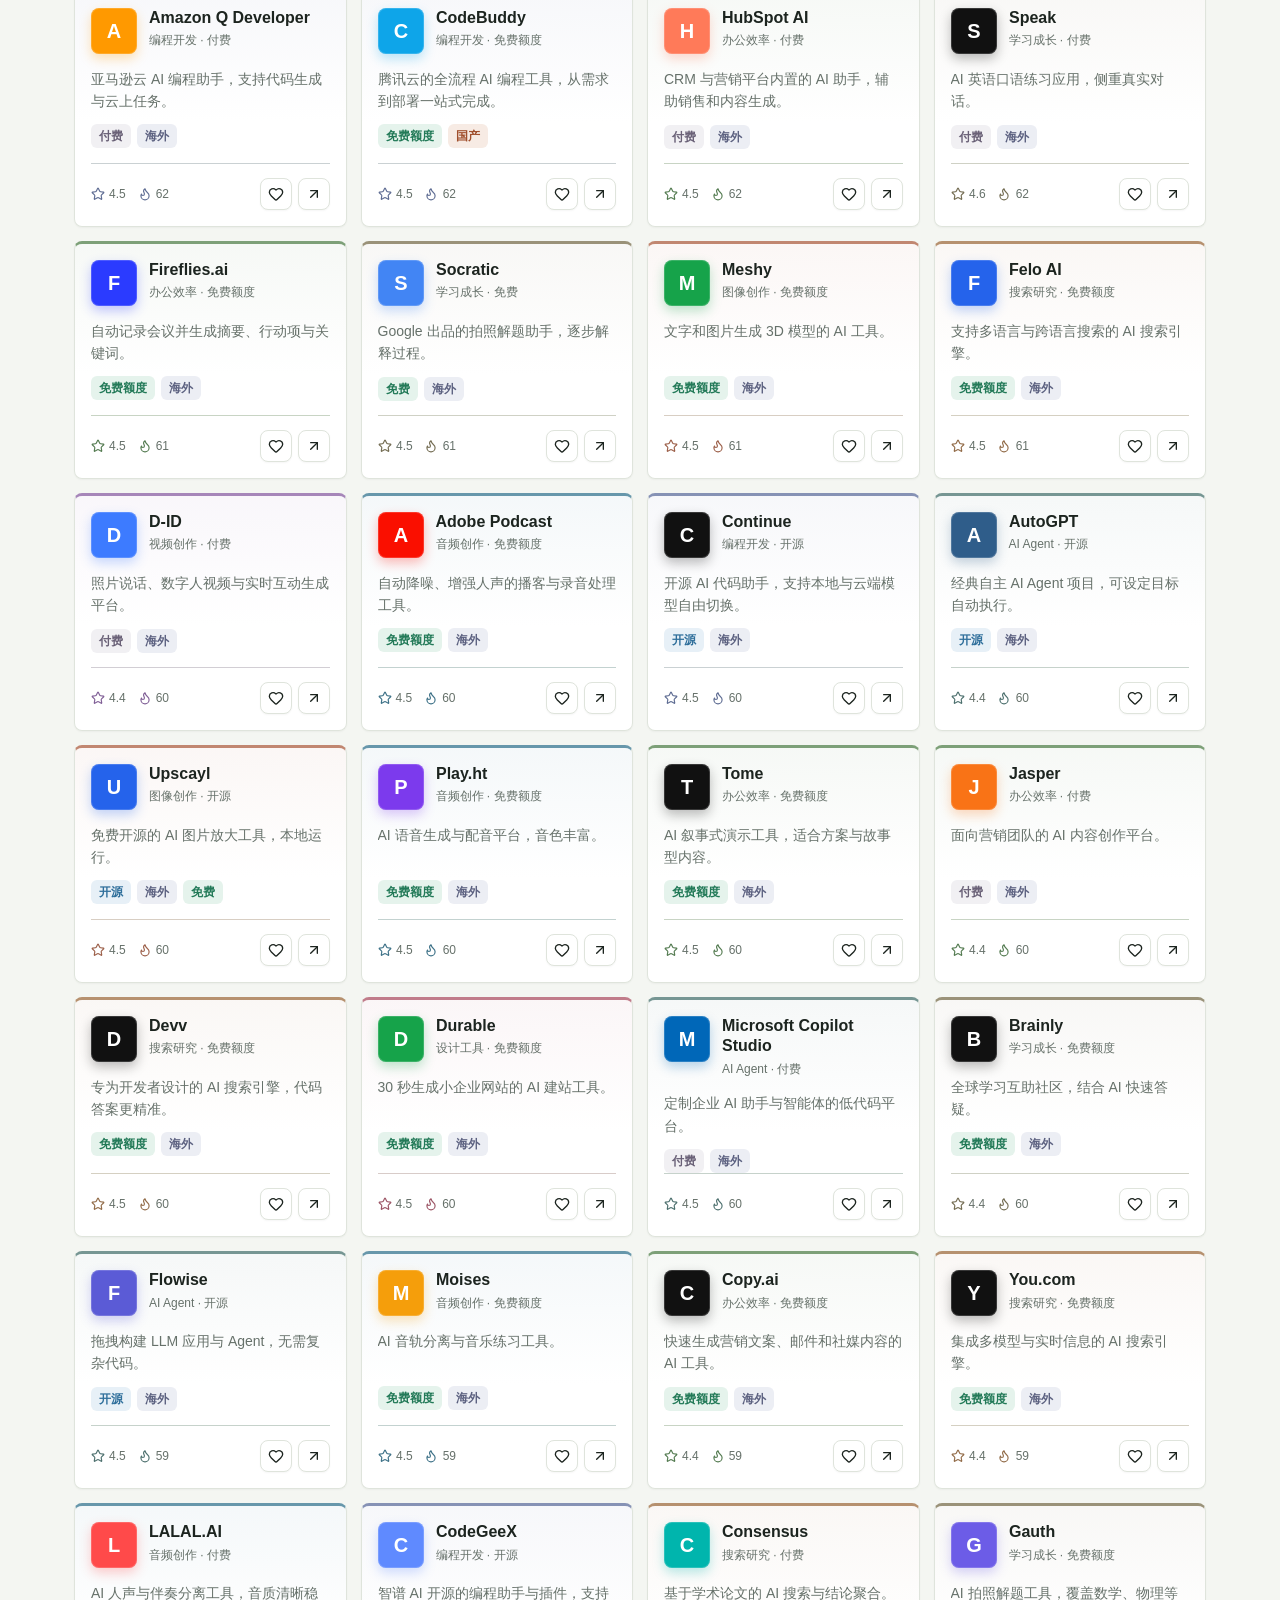
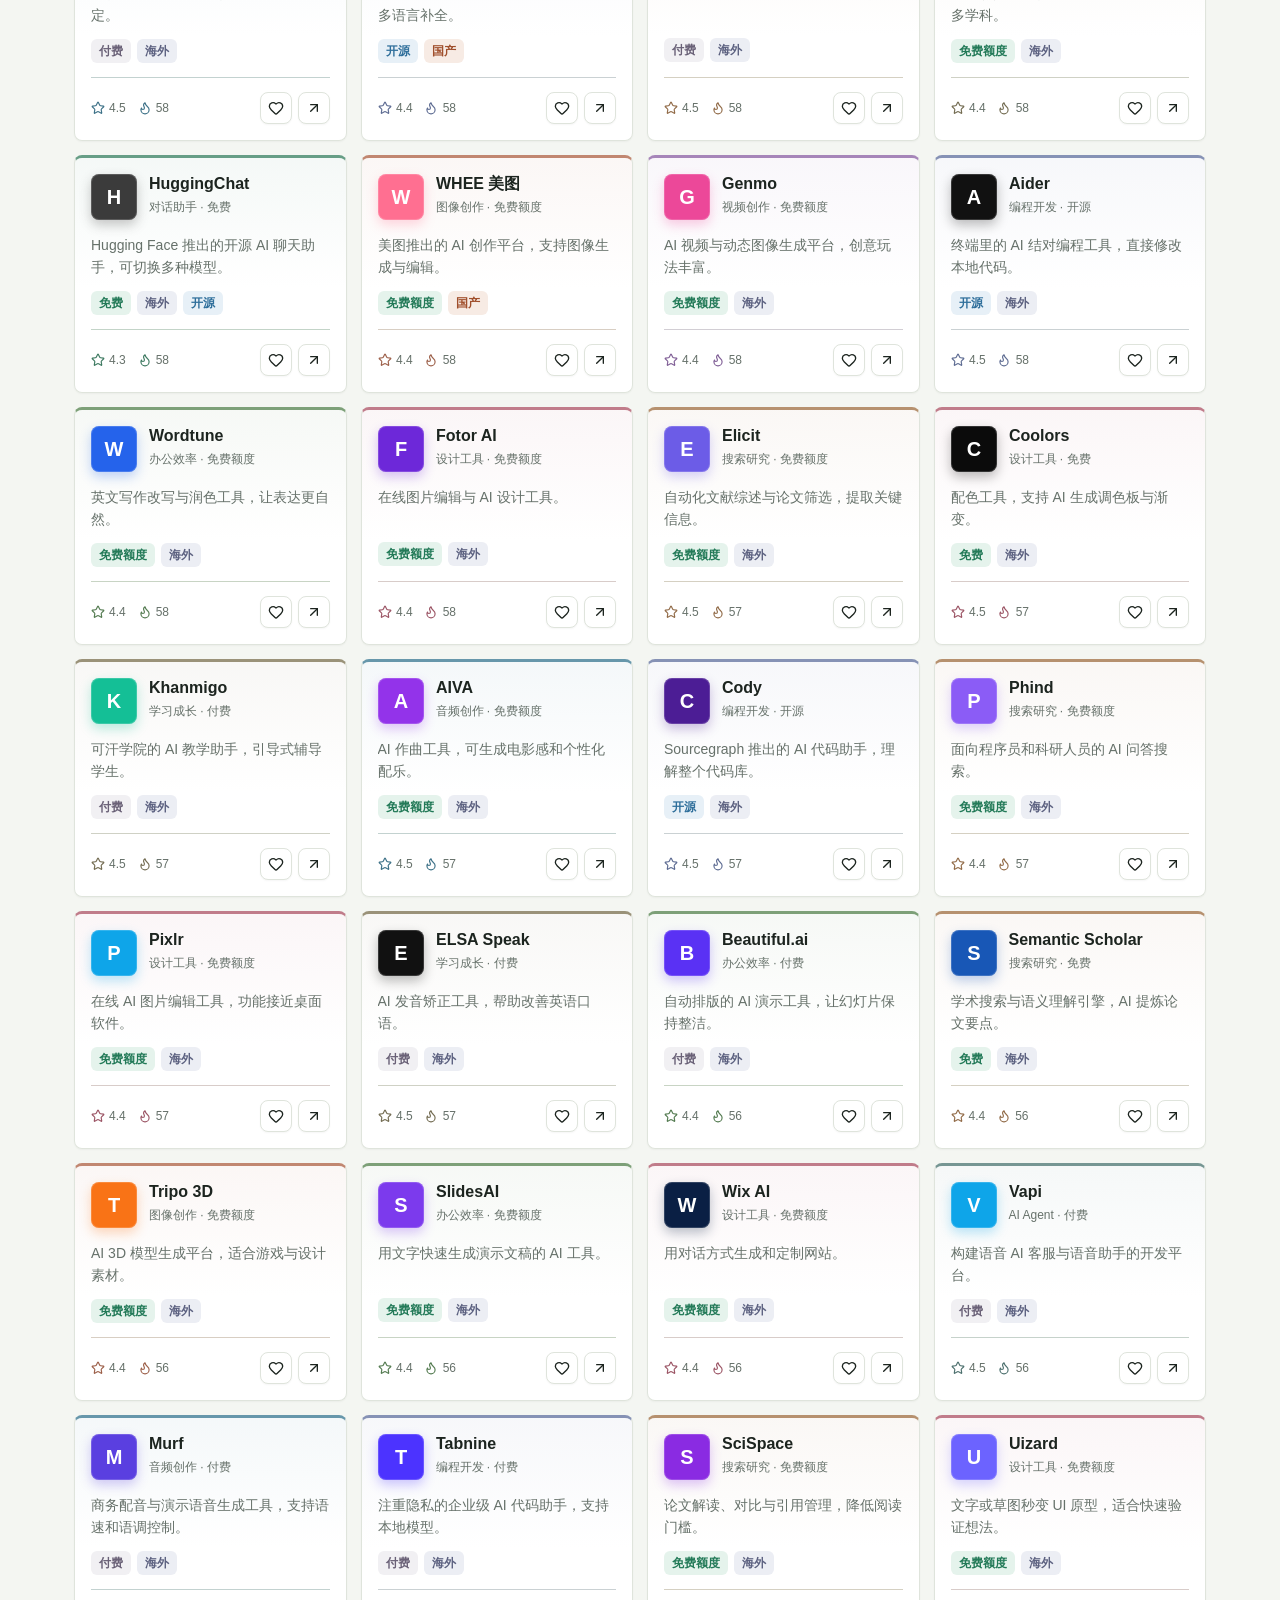
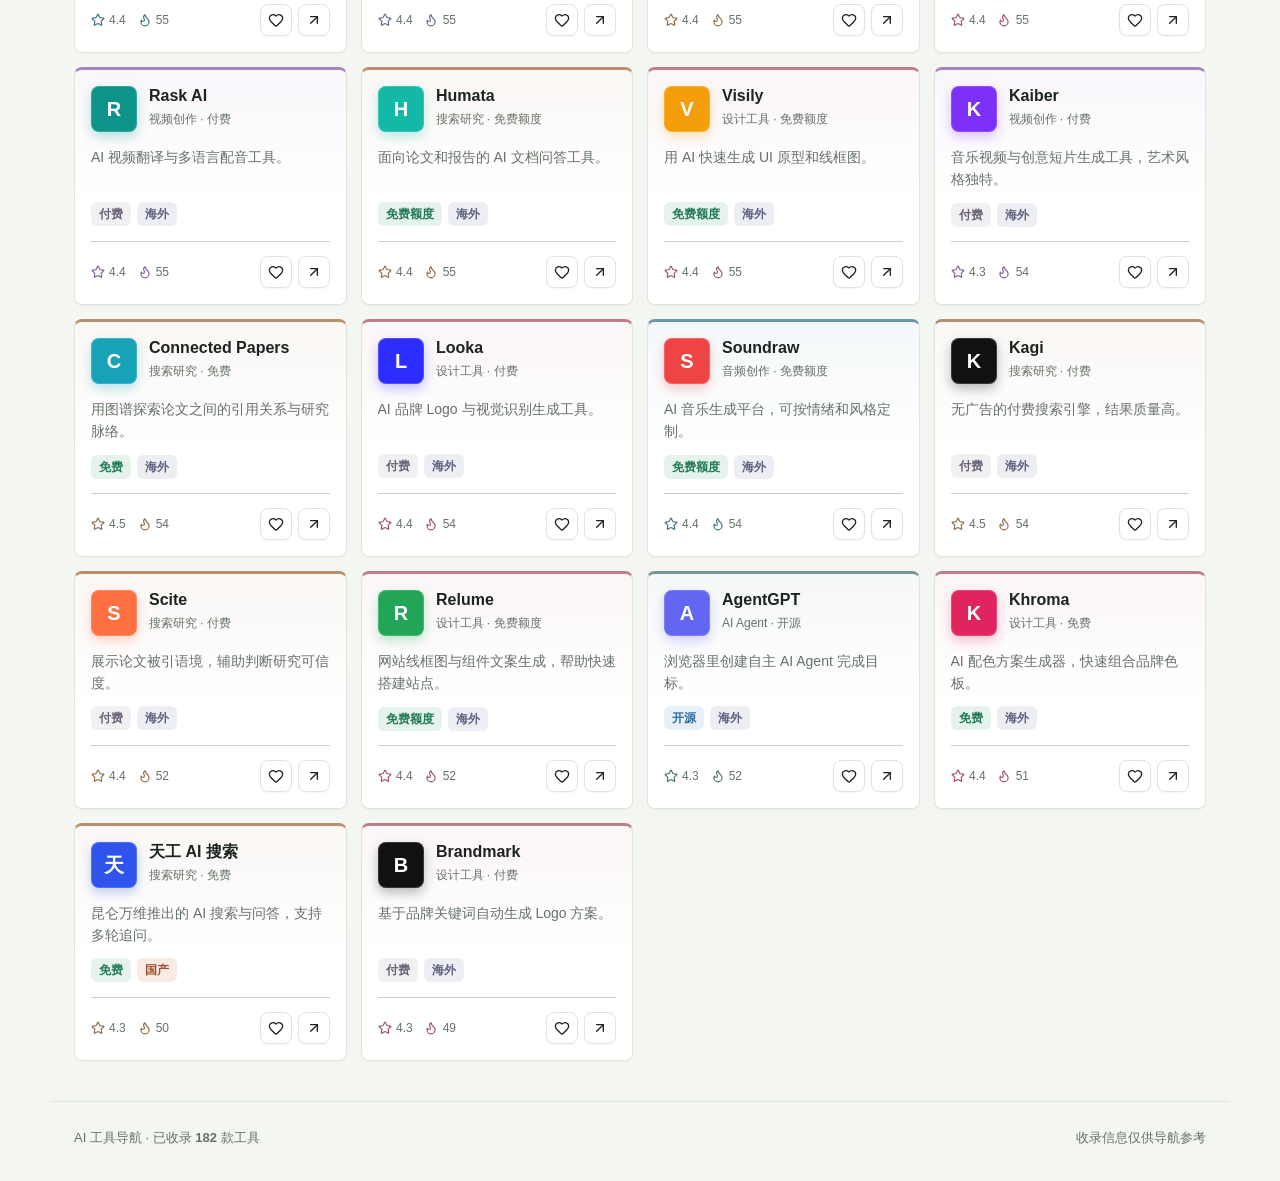
==== commit c833b205: "Remove login/admin and expand AI tools to 182" ====
--- a/index.html
+++ b/index.html
@@ -8,65 +8,12 @@
   <link rel="stylesheet" href="styles.css">
 </head>
 <body>
-  <section class="auth-view" id="authView" aria-label="登录">
-    <div class="auth-card">
-      <div class="auth-brand">
-        <span class="brand-mark auth-brand-mark"><i data-lucide="sparkles"></i></span>
-        <span class="auth-title">AI 工具导航</span>
-      </div>
-      <p class="auth-subtitle">登录后开始使用工具导航</p>
-      <div class="auth-tabs" role="tablist">
-        <button class="auth-tab active" type="button" data-auth-tab="login" role="tab" aria-selected="true">登录</button>
-        <button class="auth-tab" type="button" data-auth-tab="register" role="tab" aria-selected="false">注册</button>
-      </div>
-      <form id="loginForm" class="auth-form" novalidate>
-        <label class="auth-field">
-          <span>账号</span>
-          <span class="auth-input-wrap"><i data-lucide="user"></i><input id="loginUsername" type="text" autocomplete="username" placeholder="请输入用户名"></span>
-        </label>
-        <label class="auth-field">
-          <span>密码</span>
-          <span class="auth-input-wrap"><i data-lucide="lock"></i><input id="loginPassword" type="password" autocomplete="current-password" placeholder="请输入密码"></span>
-        </label>
-        <p class="auth-error" id="loginError" hidden></p>
-        <button class="auth-submit" type="submit">登录</button>
-      </form>
-      <form id="registerForm" class="auth-form" novalidate hidden>
-        <label class="auth-field">
-          <span>账号</span>
-          <span class="auth-input-wrap"><i data-lucide="user"></i><input id="registerUsername" type="text" autocomplete="username" maxlength="20" placeholder="4-20位，英文开头"></span>
-        </label>
-        <label class="auth-field">
-          <span>密码</span>
-          <span class="auth-input-wrap"><i data-lucide="lock"></i><input id="registerPassword" type="password" autocomplete="new-password" maxlength="32" placeholder="8-32位，至少两种格式"></span>
-        </label>
-        <label class="auth-field">
-          <span>确认密码</span>
-          <span class="auth-input-wrap"><i data-lucide="shield-check"></i><input id="registerConfirm" type="password" autocomplete="new-password" maxlength="32" placeholder="再次输入密码"></span>
-        </label>
-        <p class="auth-error" id="registerError" hidden></p>
-        <button class="auth-submit" type="submit">注册并登录</button>
-      </form>
-    </div>
-  </section>
-
-  <div id="appView" hidden>
     <header class="topbar">
       <a class="brand" href="#" aria-label="AI 工具导航首页">
         <span class="brand-mark"><i data-lucide="sparkles"></i></span>
         <span class="brand-text">AI 工具导航</span>
       </a>
       <div class="topbar-actions">
-        <span class="user-chip" id="userChip">
-          <span class="user-avatar" id="userAvatar">A</span>
-          <span class="user-name" id="userName">用户</span>
-        </span>
-        <a id="adminLink" class="icon-btn" href="/admin.html" aria-label="后台管理" title="后台管理" hidden>
-          <i data-lucide="settings"></i>
-        </a>
-        <button id="logoutBtn" class="icon-btn" type="button" aria-label="退出登录" title="退出登录">
-          <i data-lucide="log-out"></i>
-        </button>
         <button id="favoriteBtn" class="icon-btn" type="button" aria-label="查看我的收藏" title="我的收藏">
           <i data-lucide="heart"></i>
           <span class="count-badge" id="favCount" hidden>0</span>
@@ -201,7 +148,6 @@
   <button class="back-to-top" id="backToTop" type="button" aria-label="回到顶部" title="回到顶部" hidden>
     <i data-lucide="arrow-up"></i>
   </button>
-  </div>
 
   <script src="lucide.min.js"></script>
   <script src="data.js"></script>
--- a/styles.css
+++ b/styles.css
@@ -58,6 +58,10 @@
   box-sizing: border-box;
 }
 
+[hidden] {
+  display: none !important;
+}
+
 ::selection {
   background: var(--accent-soft);
   color: var(--accent-text);
@@ -1511,6 +1515,191 @@
   font-weight: 600;
 }
 
+.admin-main {
+  min-height: calc(100vh - 60px);
+  padding: 34px 24px 60px;
+}
+
+.admin-head {
+  display: flex;
+  align-items: center;
+  justify-content: space-between;
+  gap: 16px;
+  max-width: 1180px;
+  margin: 0 auto 22px;
+}
+
+.admin-head h1 {
+  margin: 0;
+  font-size: 30px;
+  line-height: 1.2;
+}
+
+.admin-head .text-btn {
+  display: inline-flex;
+  align-items: center;
+  gap: 7px;
+}
+
+.admin-head .text-btn svg {
+  width: 16px;
+  height: 16px;
+}
+
+.admin-stats {
+  display: grid;
+  grid-template-columns: repeat(2, 1fr);
+  gap: 14px;
+  max-width: 1180px;
+  margin: 0 auto 22px;
+}
+
+.admin-stat {
+  display: flex;
+  align-items: center;
+  gap: 14px;
+  padding: 18px;
+  border: 1px solid var(--border);
+  border-radius: 8px;
+  background: var(--surface);
+  box-shadow: var(--shadow);
+}
+
+.admin-stat-icon {
+  display: grid;
+  place-items: center;
+  flex: none;
+  width: 46px;
+  height: 46px;
+  border-radius: 10px;
+  background: var(--accent-soft);
+  color: var(--accent-text);
+}
+
+.admin-stat-icon svg {
+  width: 22px;
+  height: 22px;
+}
+
+.admin-stat span {
+  display: block;
+  color: var(--muted);
+  font-size: 13px;
+}
+
+.admin-stat strong {
+  display: block;
+  margin-top: 6px;
+  font-size: 28px;
+  line-height: 1;
+  color: var(--accent-text);
+}
+
+.admin-table-wrap {
+  max-width: 1180px;
+  margin: 0 auto;
+  overflow-x: auto;
+  border: 1px solid var(--border);
+  border-radius: 10px;
+  background: var(--surface);
+  box-shadow: var(--shadow);
+}
+
+.admin-table {
+  width: 100%;
+  min-width: 760px;
+  border-collapse: collapse;
+}
+
+.admin-table th,
+.admin-table td {
+  padding: 13px 16px;
+  border-bottom: 1px solid var(--border);
+  text-align: left;
+  font-size: 13px;
+}
+
+.admin-table td {
+  vertical-align: middle;
+}
+
+.admin-table th {
+  background: var(--surface-2);
+  color: var(--muted);
+  font-weight: 600;
+  white-space: nowrap;
+}
+
+.admin-table tr:last-child td {
+  border-bottom: 0;
+}
+
+.admin-table tbody tr:hover {
+  background: color-mix(in srgb, var(--accent) 4%, var(--surface));
+}
+
+.admin-table td:first-child,
+.admin-table th:first-child {
+  color: var(--muted);
+}
+
+.admin-index {
+  width: 56px;
+}
+
+.admin-username {
+  margin-right: 8px;
+  font-weight: 600;
+}
+
+.admin-password-cell {
+  display: flex;
+  align-items: center;
+  gap: 8px;
+  min-width: 230px;
+  font-family: Consolas, "Courier New", monospace;
+  color: var(--text);
+}
+
+.admin-password-text {
+  font-family: Consolas, "Courier New", monospace;
+  color: var(--text);
+}
+
+.admin-time {
+  color: var(--muted);
+  white-space: nowrap;
+}
+
+.row-btn {
+  display: inline-grid;
+  place-items: center;
+  width: 26px;
+  height: 26px;
+  border: 1px solid var(--border);
+  border-radius: 6px;
+  background: var(--surface);
+  color: var(--muted);
+  transition: border-color 0.15s ease, color 0.15s ease, background 0.15s ease;
+}
+
+.row-btn:hover {
+  border-color: var(--border-strong);
+  background: var(--surface-2);
+  color: var(--accent-text);
+}
+
+.row-btn svg {
+  width: 14px;
+  height: 14px;
+}
+
+.admin-empty-row td {
+  padding: 34px 16px;
+  color: var(--muted);
+  text-align: center;
+}
+
 @keyframes fadeIn {
   from {
     opacity: 0;
@@ -1570,6 +1759,19 @@
 @media (max-width: 560px) {
   .topbar {
     padding: 0 16px;
+  }
+
+  .admin-main {
+    padding: 24px 16px 48px;
+  }
+
+  .admin-head {
+    align-items: flex-start;
+    flex-direction: column;
+  }
+
+  .admin-stats {
+    grid-template-columns: 1fr;
   }
 
   .user-name {
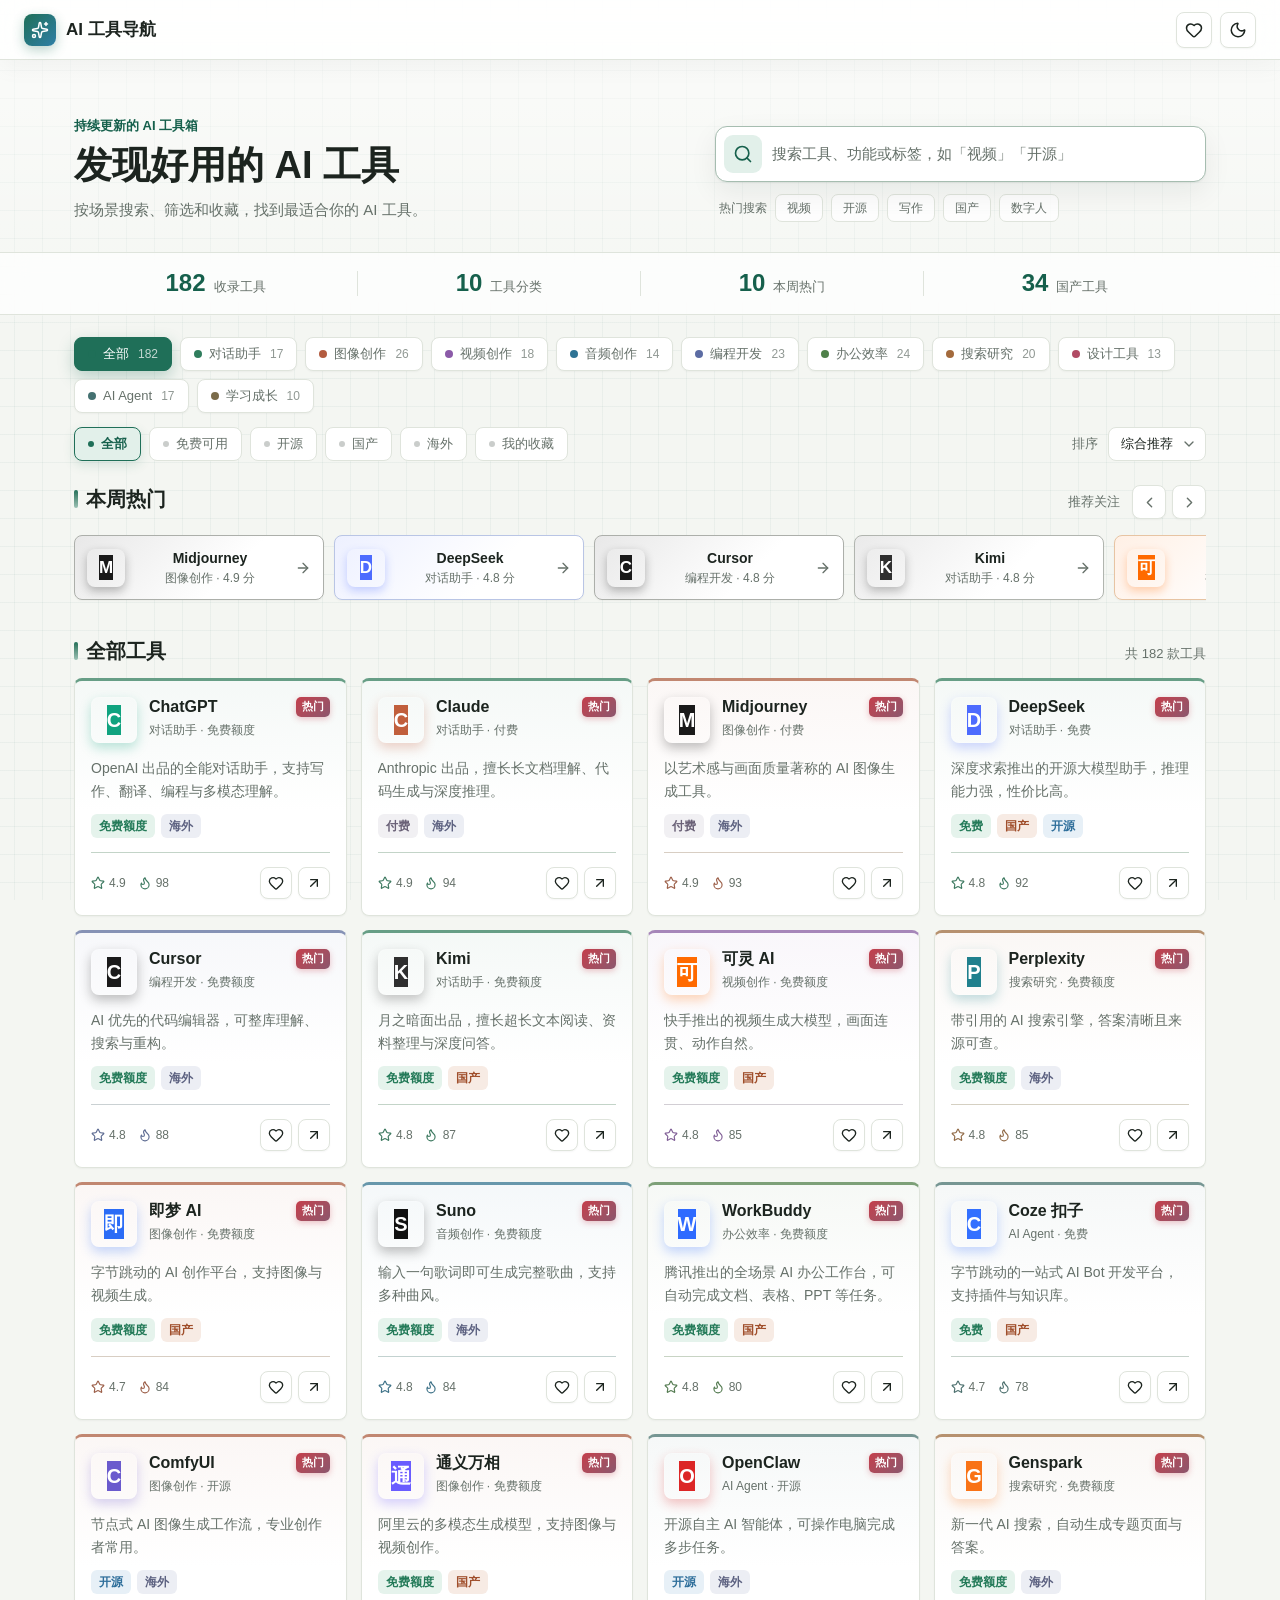
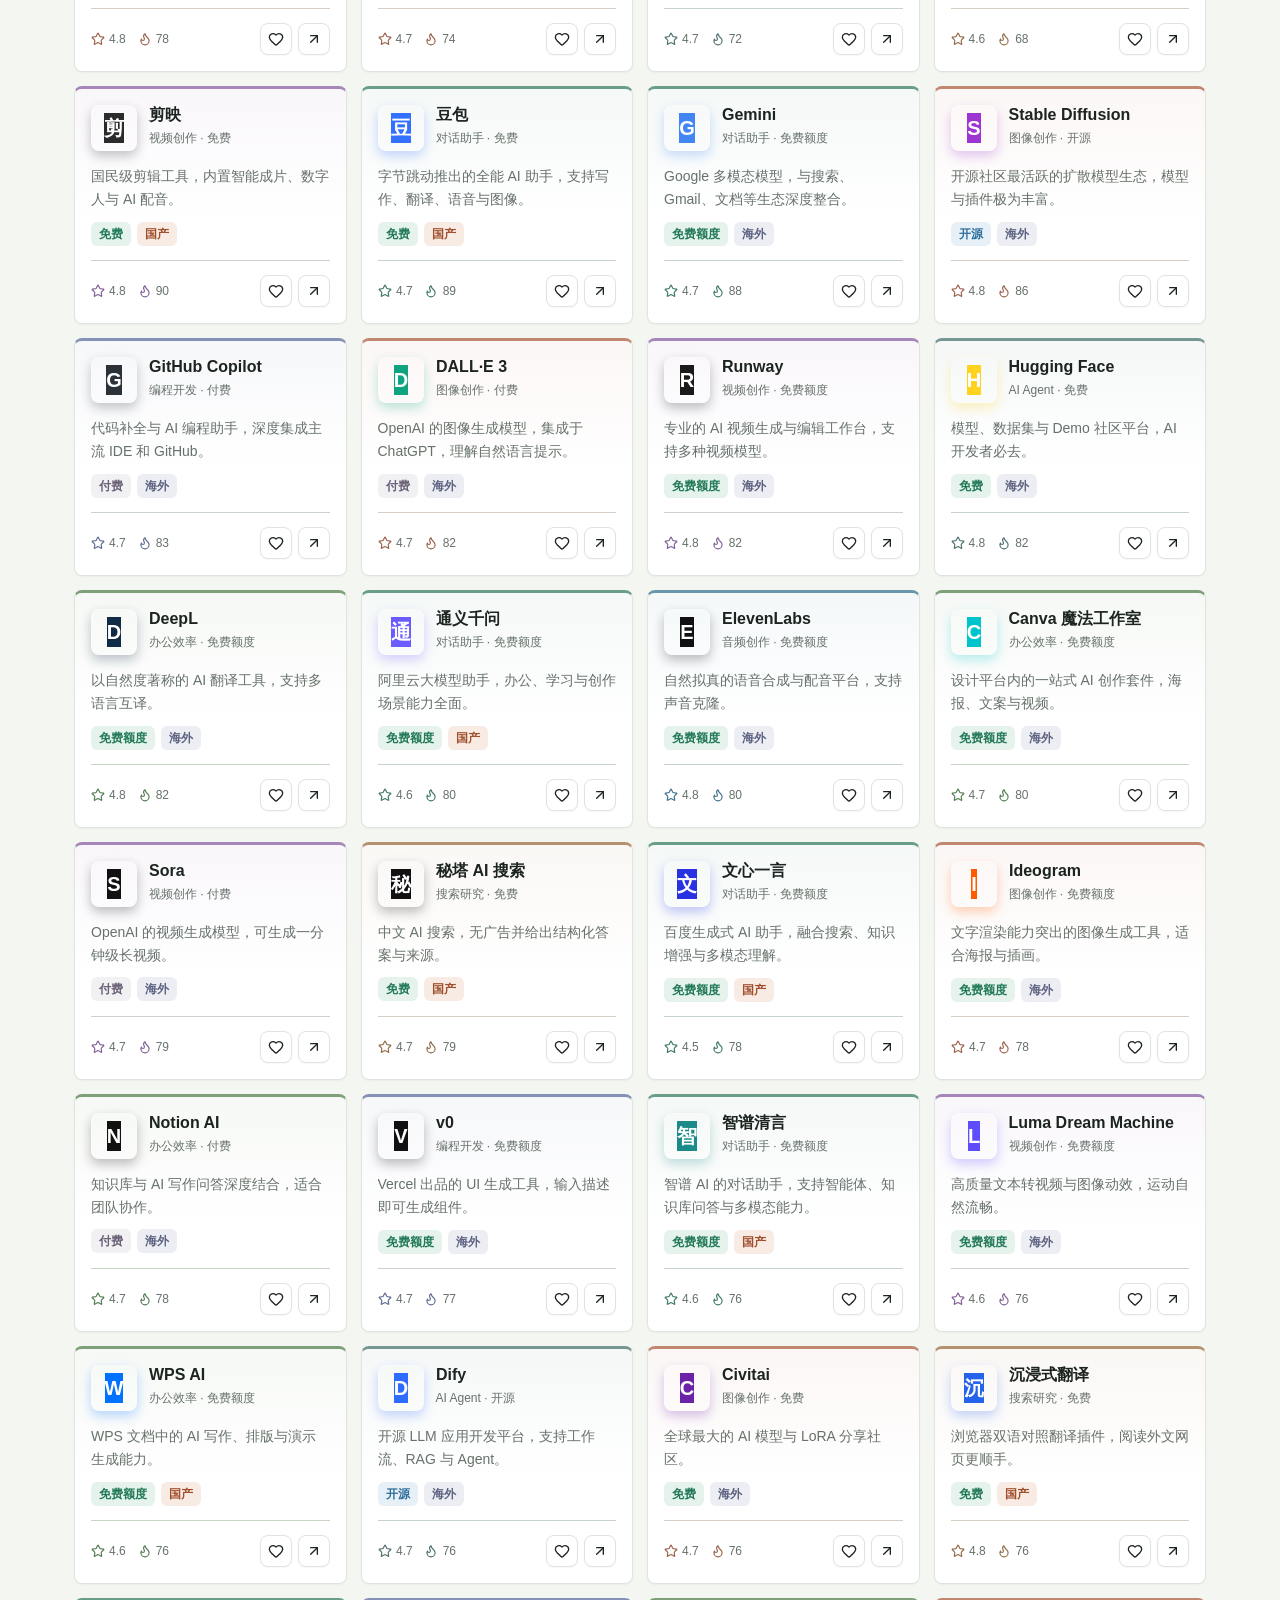
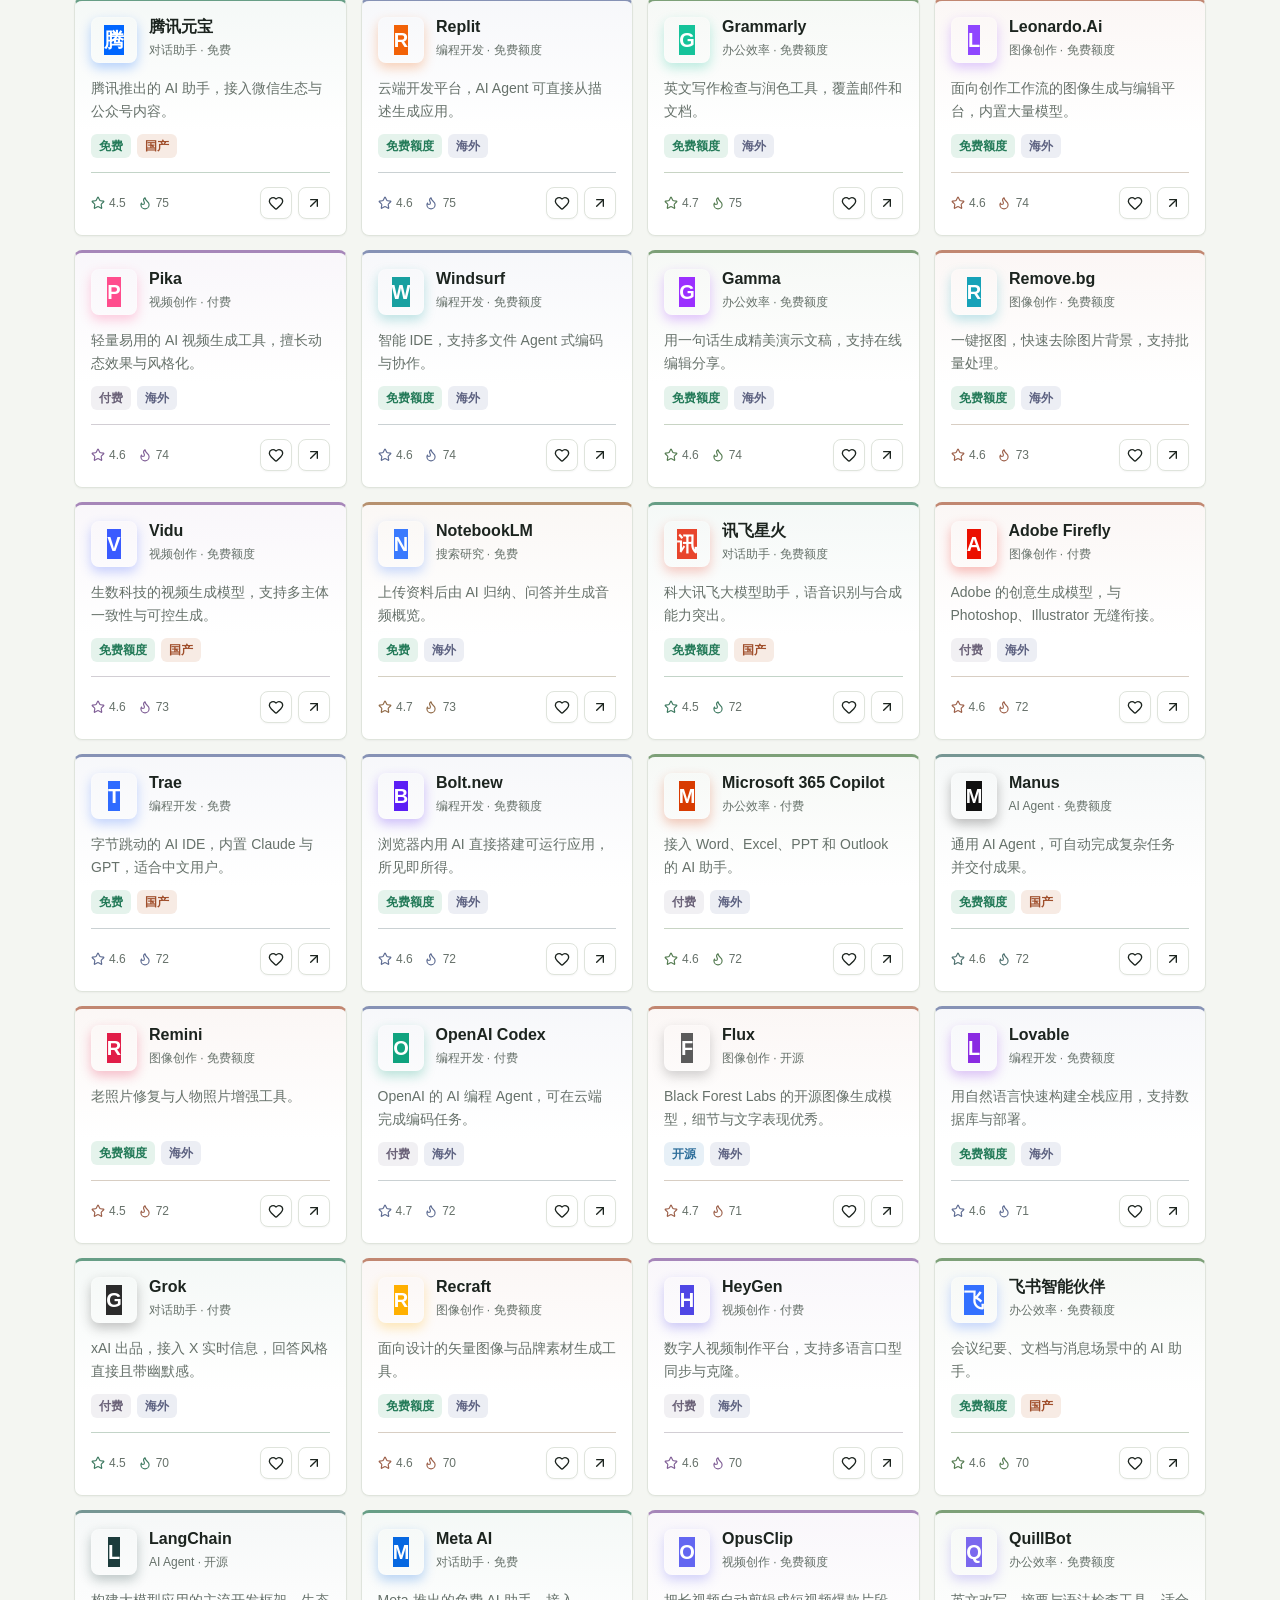
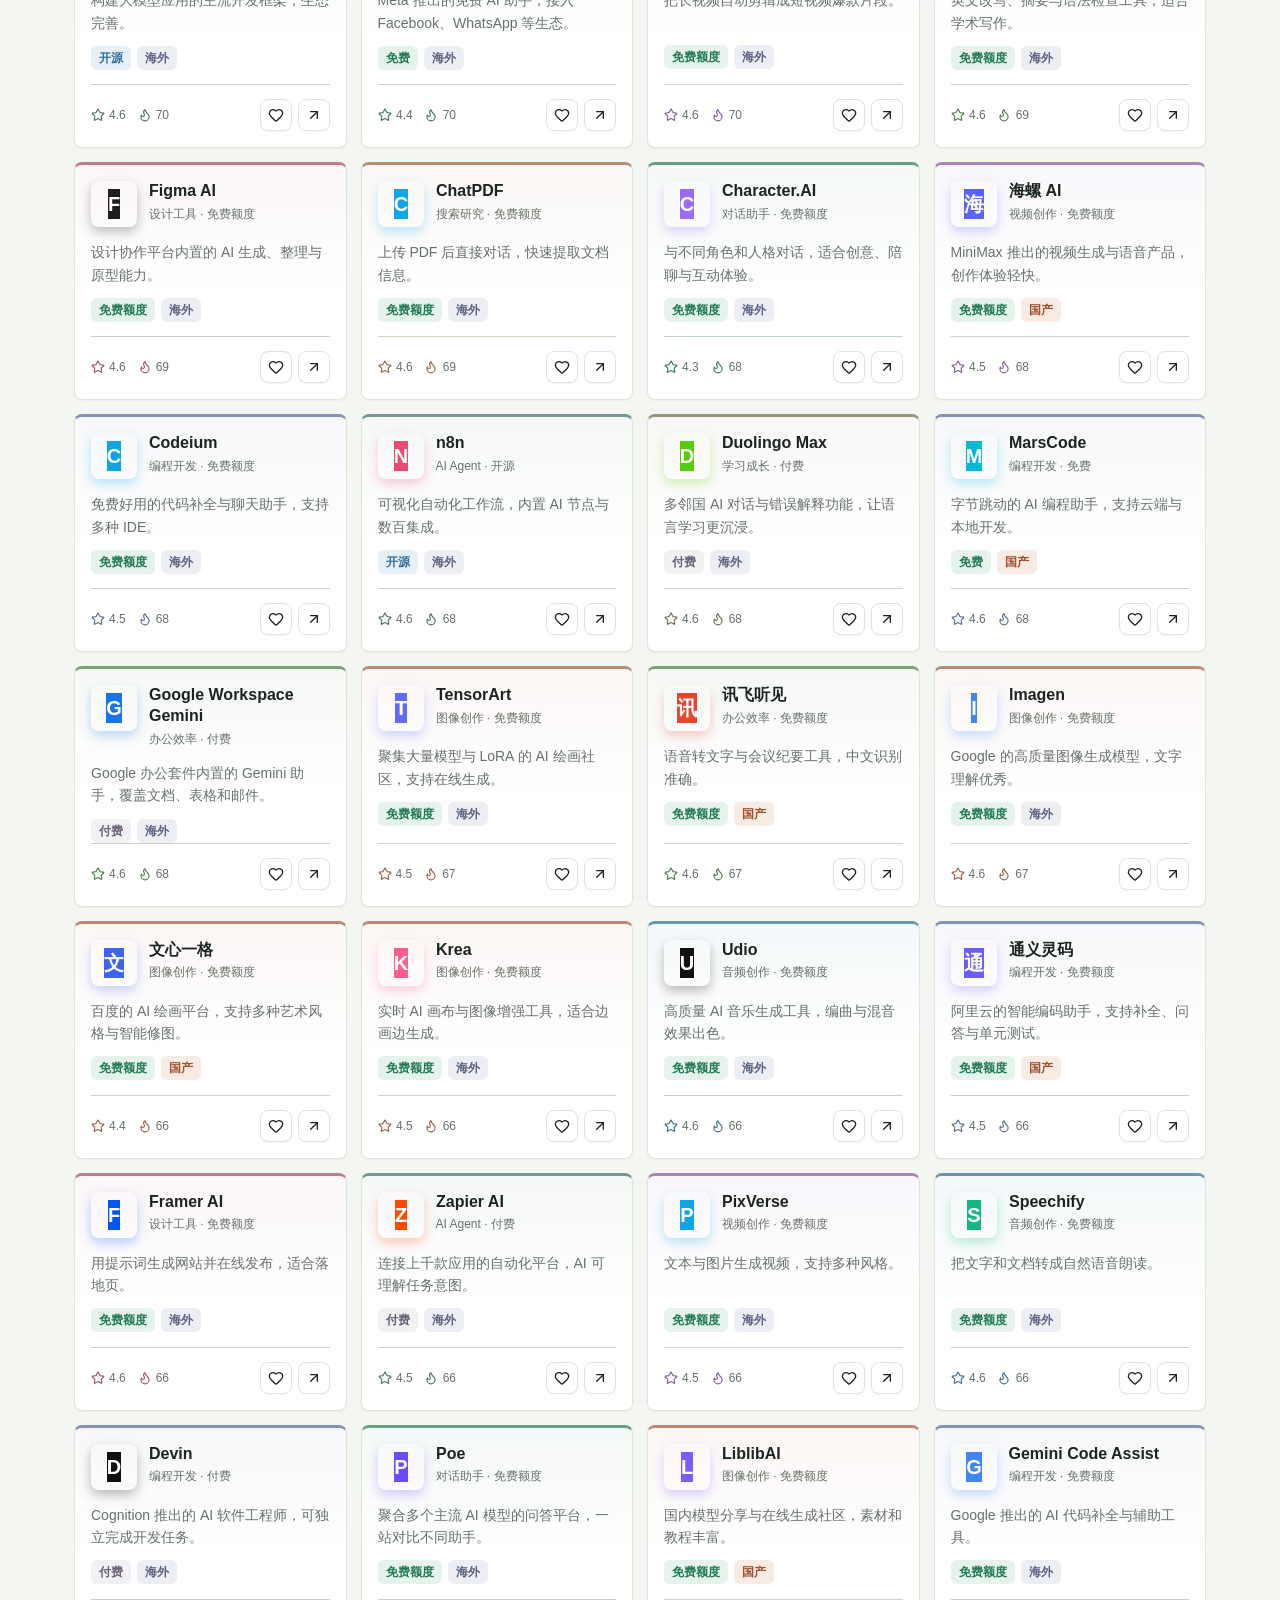
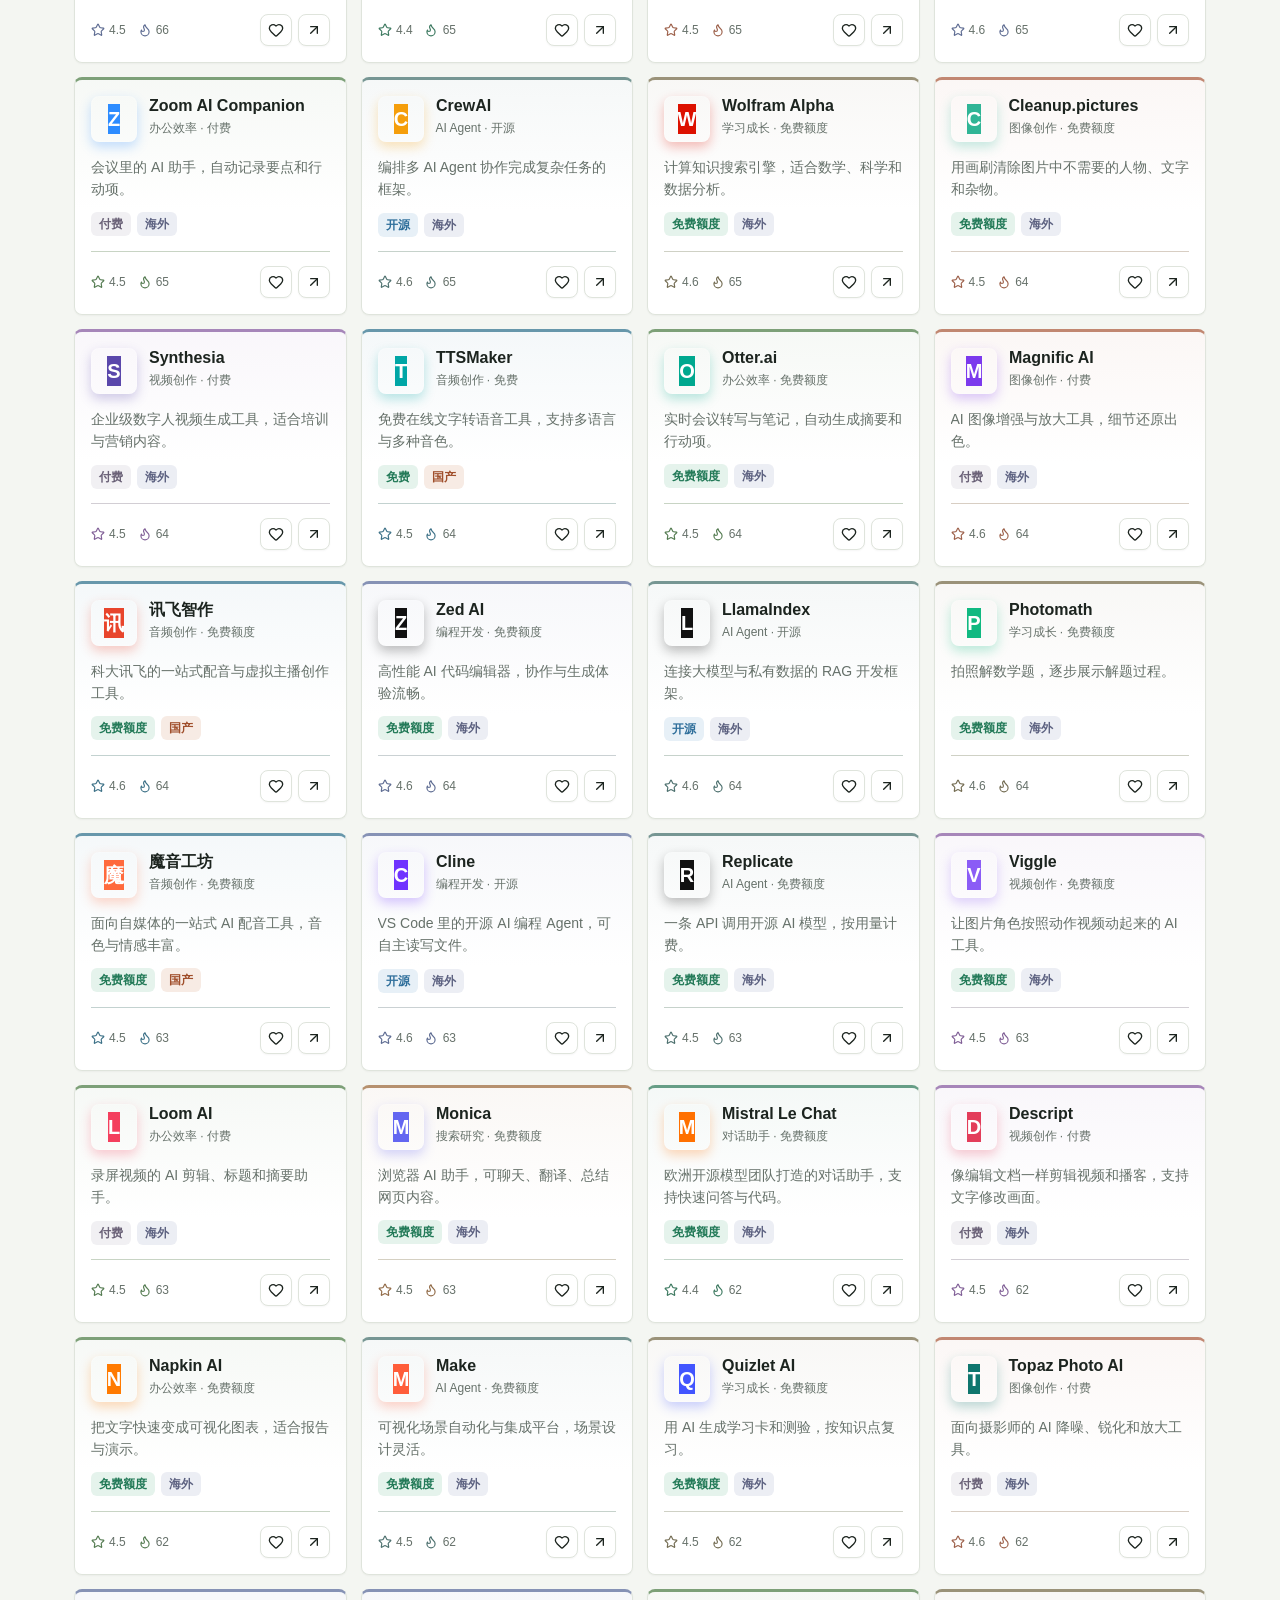
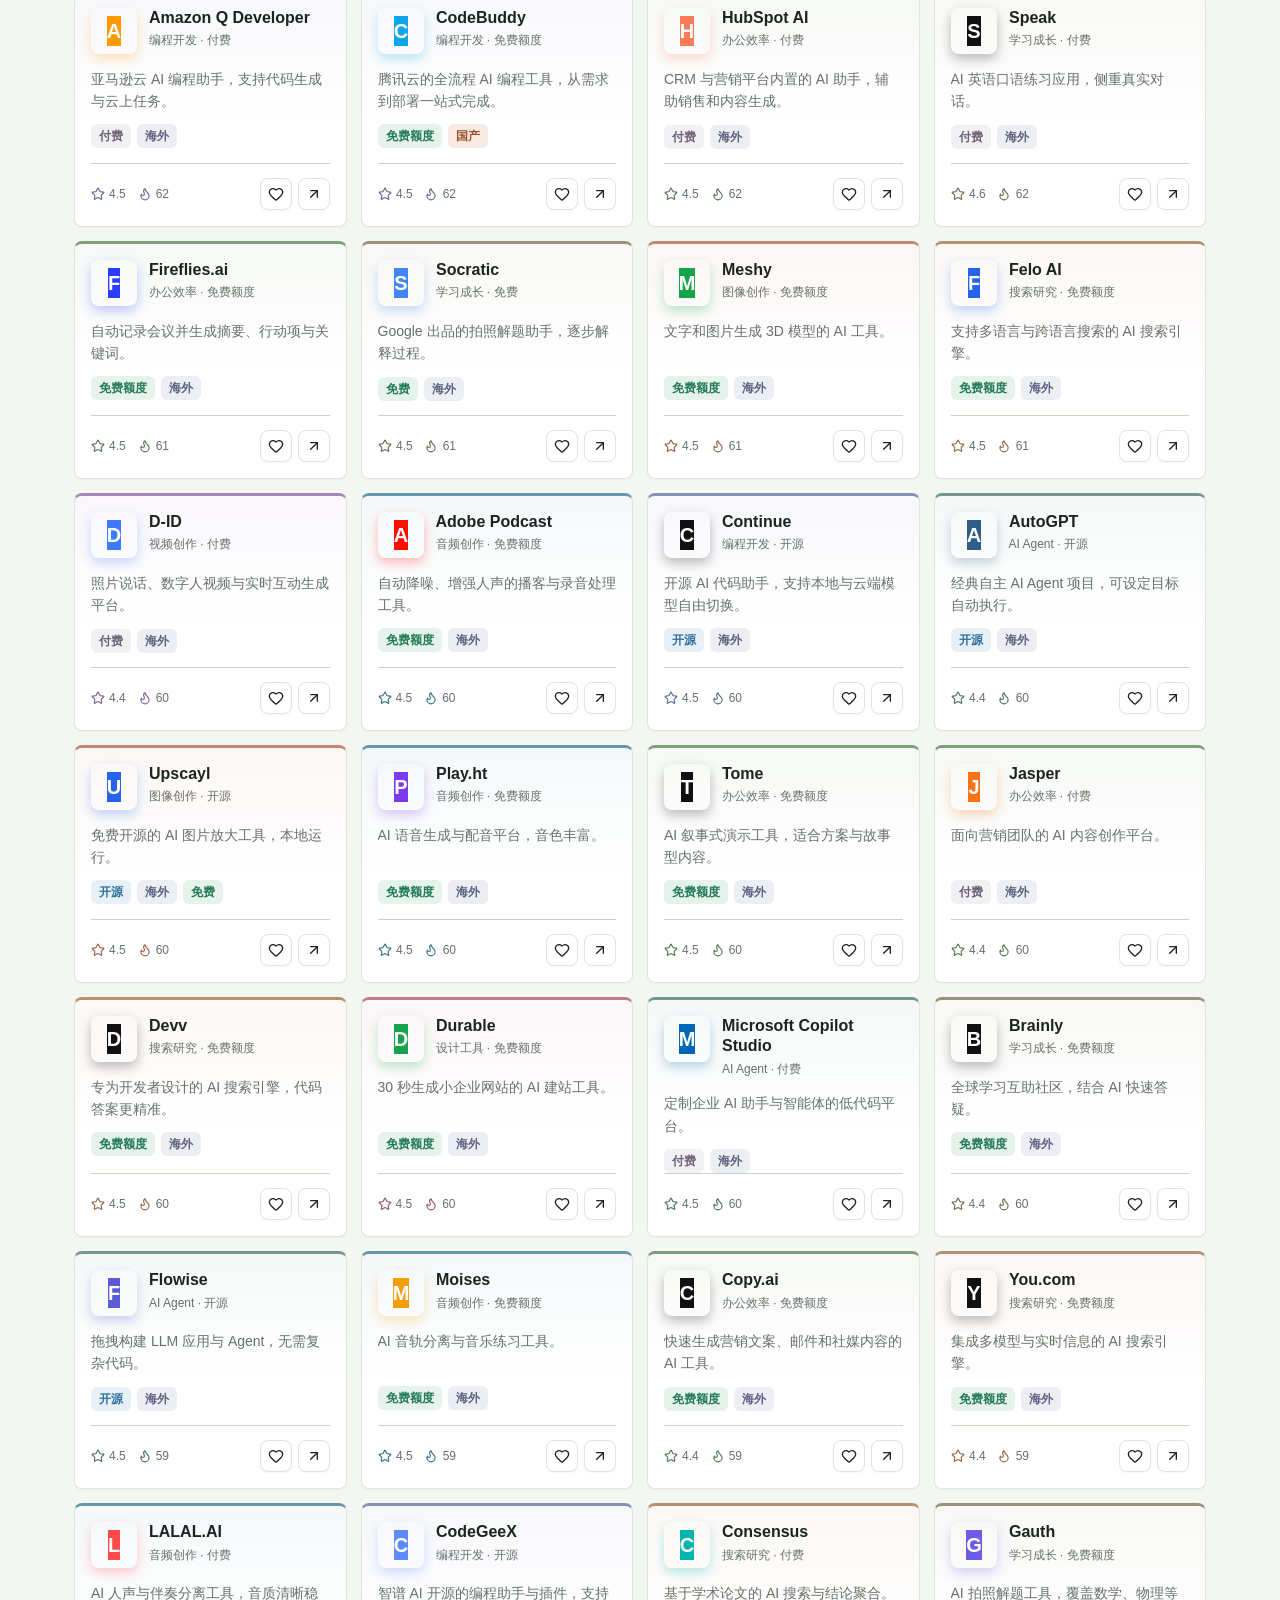
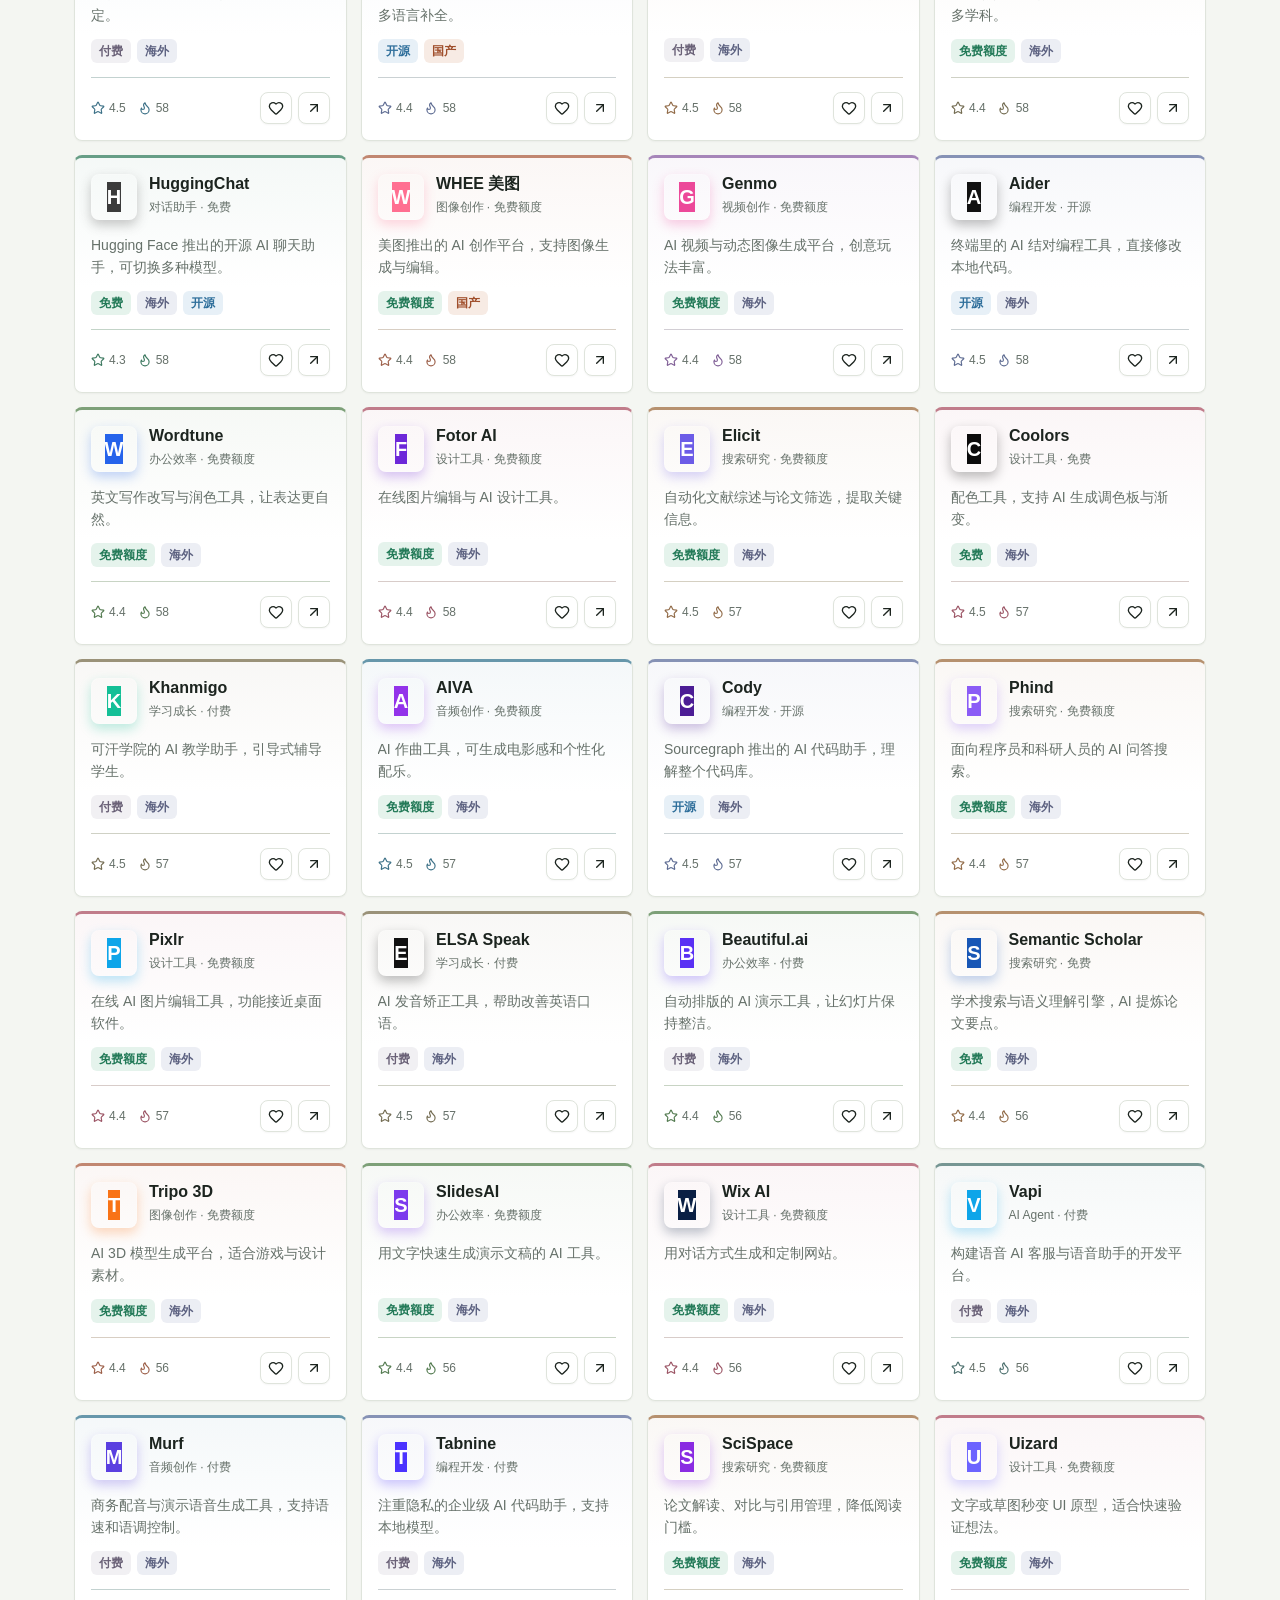
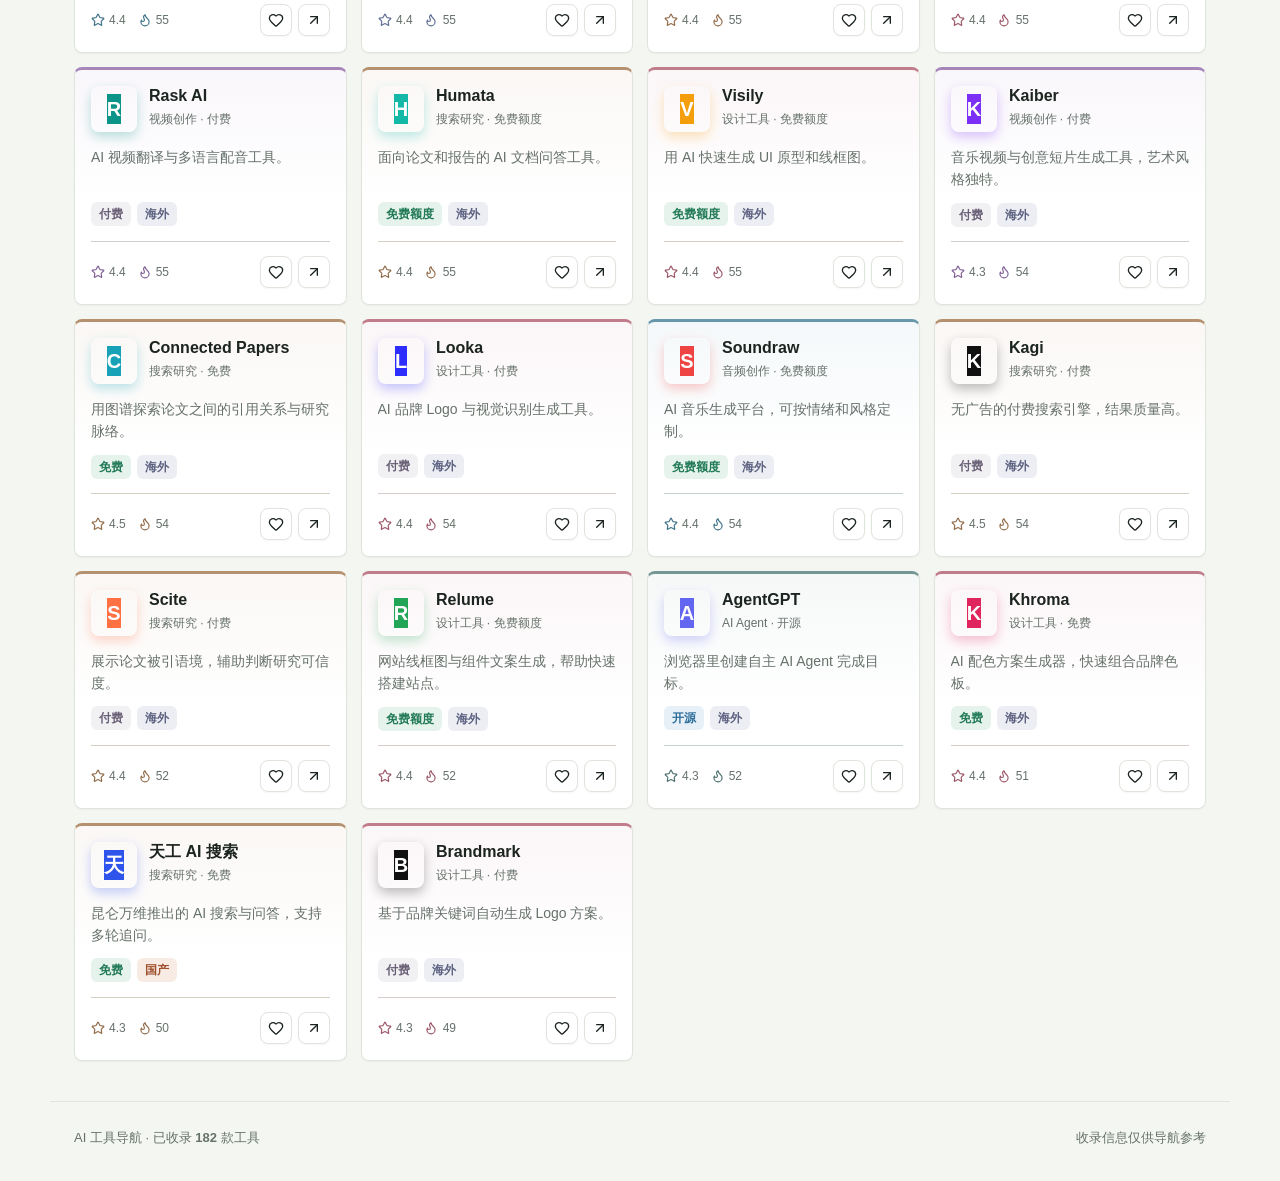
==== commit 9cc30495: "Show official tool logos with 2s fallback and remove duplicate search clear icon" ====
--- a/index.html
+++ b/index.html
@@ -34,7 +34,7 @@
       <div class="hero-search">
         <div class="search-box">
           <i data-lucide="search" class="search-icon"></i>
-          <input id="searchInput" type="search" placeholder="搜索工具、功能或标签，如「视频」「开源」" autocomplete="off">
+          <input id="searchInput" type="text" placeholder="搜索工具、功能或标签，如「视频」「开源」" autocomplete="off">
           <button id="clearSearch" class="clear-btn" type="button" aria-label="清空搜索" title="清空" hidden>
             <i data-lucide="x"></i>
           </button>
--- a/styles.css
+++ b/styles.css
@@ -1330,376 +1330,6 @@
   height: 20px;
 }
 
-.auth-view {
-  min-height: 100vh;
-  display: grid;
-  place-items: center;
-  padding: 24px;
-}
-
-.auth-view[hidden] {
-  display: none;
-}
-
-.auth-card {
-  width: min(420px, 100%);
-  padding: 32px;
-  border: 1px solid var(--border);
-  border-radius: 14px;
-  background: var(--surface);
-  box-shadow: var(--shadow-hover);
-  animation: slideUp 0.24s ease;
-}
-
-.auth-brand {
-  display: flex;
-  align-items: center;
-  justify-content: center;
-  gap: 10px;
-}
-
-.auth-brand-mark {
-  width: 40px;
-  height: 40px;
-  border-radius: 10px;
-}
-
-.auth-title {
-  font-size: 20px;
-  font-weight: 700;
-}
-
-.auth-subtitle {
-  margin: 10px 0 22px;
-  color: var(--muted);
-  font-size: 13px;
-  text-align: center;
-}
-
-.auth-tabs {
-  display: grid;
-  grid-template-columns: 1fr 1fr;
-  gap: 6px;
-  margin-bottom: 22px;
-  padding: 4px;
-  border: 1px solid var(--border);
-  border-radius: 10px;
-  background: var(--surface-2);
-}
-
-.auth-tab {
-  height: 36px;
-  border: 0;
-  border-radius: 8px;
-  background: transparent;
-  color: var(--muted);
-  font-size: 14px;
-  font-weight: 600;
-  transition: background 0.15s ease, color 0.15s ease, box-shadow 0.15s ease;
-}
-
-.auth-tab:hover {
-  color: var(--text);
-}
-
-.auth-tab.active {
-  background: var(--surface);
-  color: var(--text);
-  box-shadow: 0 2px 8px rgba(20, 30, 25, 0.08);
-}
-
-.auth-form {
-  display: flex;
-  flex-direction: column;
-  gap: 16px;
-}
-
-.auth-field {
-  display: flex;
-  flex-direction: column;
-  gap: 7px;
-  color: var(--muted);
-  font-size: 13px;
-}
-
-.auth-input-wrap {
-  display: flex;
-  align-items: center;
-  gap: 8px;
-  height: 46px;
-  padding: 0 12px;
-  border: 1px solid var(--border-strong);
-  border-radius: 10px;
-  background: var(--surface);
-  transition: border-color 0.15s ease, box-shadow 0.15s ease;
-}
-
-.auth-input-wrap:focus-within {
-  border-color: var(--accent);
-  box-shadow: 0 0 0 3px color-mix(in srgb, var(--accent) 14%, transparent);
-}
-
-.auth-input-wrap svg {
-  flex: none;
-  width: 18px;
-  height: 18px;
-  color: var(--muted);
-}
-
-.auth-input-wrap input {
-  flex: 1;
-  min-width: 0;
-  height: 100%;
-  border: 0;
-  outline: 0;
-  background: transparent;
-  font-size: 14px;
-}
-
-.auth-submit {
-  height: 46px;
-  border: 0;
-  border-radius: 10px;
-  background: var(--accent);
-  color: #fff;
-  font-size: 15px;
-  font-weight: 600;
-  box-shadow: 0 6px 16px color-mix(in srgb, var(--accent) 26%, transparent);
-  transition: filter 0.15s ease, transform 0.15s ease, box-shadow 0.15s ease;
-}
-
-.auth-submit:hover {
-  filter: brightness(1.06);
-  box-shadow: 0 8px 20px color-mix(in srgb, var(--accent) 34%, transparent);
-  transform: translateY(-1px);
-}
-
-.auth-error {
-  margin: 0;
-  padding: 9px 11px;
-  border-radius: 8px;
-  background: color-mix(in srgb, var(--danger) 10%, var(--surface));
-  color: var(--danger);
-  font-size: 13px;
-}
-
-.user-chip {
-  display: inline-flex;
-  align-items: center;
-  gap: 7px;
-  height: 34px;
-  padding: 0 10px 0 4px;
-  border: 1px solid var(--border);
-  border-radius: 9px;
-  background: var(--surface);
-}
-
-.user-avatar {
-  display: grid;
-  place-items: center;
-  width: 26px;
-  height: 26px;
-  border-radius: 7px;
-  background: linear-gradient(135deg, var(--accent), var(--accent-2));
-  color: #fff;
-  font-size: 13px;
-  font-weight: 700;
-}
-
-.user-name {
-  max-width: 120px;
-  overflow: hidden;
-  text-overflow: ellipsis;
-  white-space: nowrap;
-  font-size: 13px;
-  font-weight: 600;
-}
-
-.admin-main {
-  min-height: calc(100vh - 60px);
-  padding: 34px 24px 60px;
-}
-
-.admin-head {
-  display: flex;
-  align-items: center;
-  justify-content: space-between;
-  gap: 16px;
-  max-width: 1180px;
-  margin: 0 auto 22px;
-}
-
-.admin-head h1 {
-  margin: 0;
-  font-size: 30px;
-  line-height: 1.2;
-}
-
-.admin-head .text-btn {
-  display: inline-flex;
-  align-items: center;
-  gap: 7px;
-}
-
-.admin-head .text-btn svg {
-  width: 16px;
-  height: 16px;
-}
-
-.admin-stats {
-  display: grid;
-  grid-template-columns: repeat(2, 1fr);
-  gap: 14px;
-  max-width: 1180px;
-  margin: 0 auto 22px;
-}
-
-.admin-stat {
-  display: flex;
-  align-items: center;
-  gap: 14px;
-  padding: 18px;
-  border: 1px solid var(--border);
-  border-radius: 8px;
-  background: var(--surface);
-  box-shadow: var(--shadow);
-}
-
-.admin-stat-icon {
-  display: grid;
-  place-items: center;
-  flex: none;
-  width: 46px;
-  height: 46px;
-  border-radius: 10px;
-  background: var(--accent-soft);
-  color: var(--accent-text);
-}
-
-.admin-stat-icon svg {
-  width: 22px;
-  height: 22px;
-}
-
-.admin-stat span {
-  display: block;
-  color: var(--muted);
-  font-size: 13px;
-}
-
-.admin-stat strong {
-  display: block;
-  margin-top: 6px;
-  font-size: 28px;
-  line-height: 1;
-  color: var(--accent-text);
-}
-
-.admin-table-wrap {
-  max-width: 1180px;
-  margin: 0 auto;
-  overflow-x: auto;
-  border: 1px solid var(--border);
-  border-radius: 10px;
-  background: var(--surface);
-  box-shadow: var(--shadow);
-}
-
-.admin-table {
-  width: 100%;
-  min-width: 760px;
-  border-collapse: collapse;
-}
-
-.admin-table th,
-.admin-table td {
-  padding: 13px 16px;
-  border-bottom: 1px solid var(--border);
-  text-align: left;
-  font-size: 13px;
-}
-
-.admin-table td {
-  vertical-align: middle;
-}
-
-.admin-table th {
-  background: var(--surface-2);
-  color: var(--muted);
-  font-weight: 600;
-  white-space: nowrap;
-}
-
-.admin-table tr:last-child td {
-  border-bottom: 0;
-}
-
-.admin-table tbody tr:hover {
-  background: color-mix(in srgb, var(--accent) 4%, var(--surface));
-}
-
-.admin-table td:first-child,
-.admin-table th:first-child {
-  color: var(--muted);
-}
-
-.admin-index {
-  width: 56px;
-}
-
-.admin-username {
-  margin-right: 8px;
-  font-weight: 600;
-}
-
-.admin-password-cell {
-  display: flex;
-  align-items: center;
-  gap: 8px;
-  min-width: 230px;
-  font-family: Consolas, "Courier New", monospace;
-  color: var(--text);
-}
-
-.admin-password-text {
-  font-family: Consolas, "Courier New", monospace;
-  color: var(--text);
-}
-
-.admin-time {
-  color: var(--muted);
-  white-space: nowrap;
-}
-
-.row-btn {
-  display: inline-grid;
-  place-items: center;
-  width: 26px;
-  height: 26px;
-  border: 1px solid var(--border);
-  border-radius: 6px;
-  background: var(--surface);
-  color: var(--muted);
-  transition: border-color 0.15s ease, color 0.15s ease, background 0.15s ease;
-}
-
-.row-btn:hover {
-  border-color: var(--border-strong);
-  background: var(--surface-2);
-  color: var(--accent-text);
-}
-
-.row-btn svg {
-  width: 14px;
-  height: 14px;
-}
-
-.admin-empty-row td {
-  padding: 34px 16px;
-  color: var(--muted);
-  text-align: center;
-}
-
 @keyframes fadeIn {
   from {
     opacity: 0;
@@ -1759,27 +1389,6 @@
 @media (max-width: 560px) {
   .topbar {
     padding: 0 16px;
-  }
-
-  .admin-main {
-    padding: 24px 16px 48px;
-  }
-
-  .admin-head {
-    align-items: flex-start;
-    flex-direction: column;
-  }
-
-  .admin-stats {
-    grid-template-columns: 1fr;
-  }
-
-  .user-name {
-    display: none;
-  }
-
-  .auth-card {
-    padding: 26px 20px;
   }
 
   .hero,
